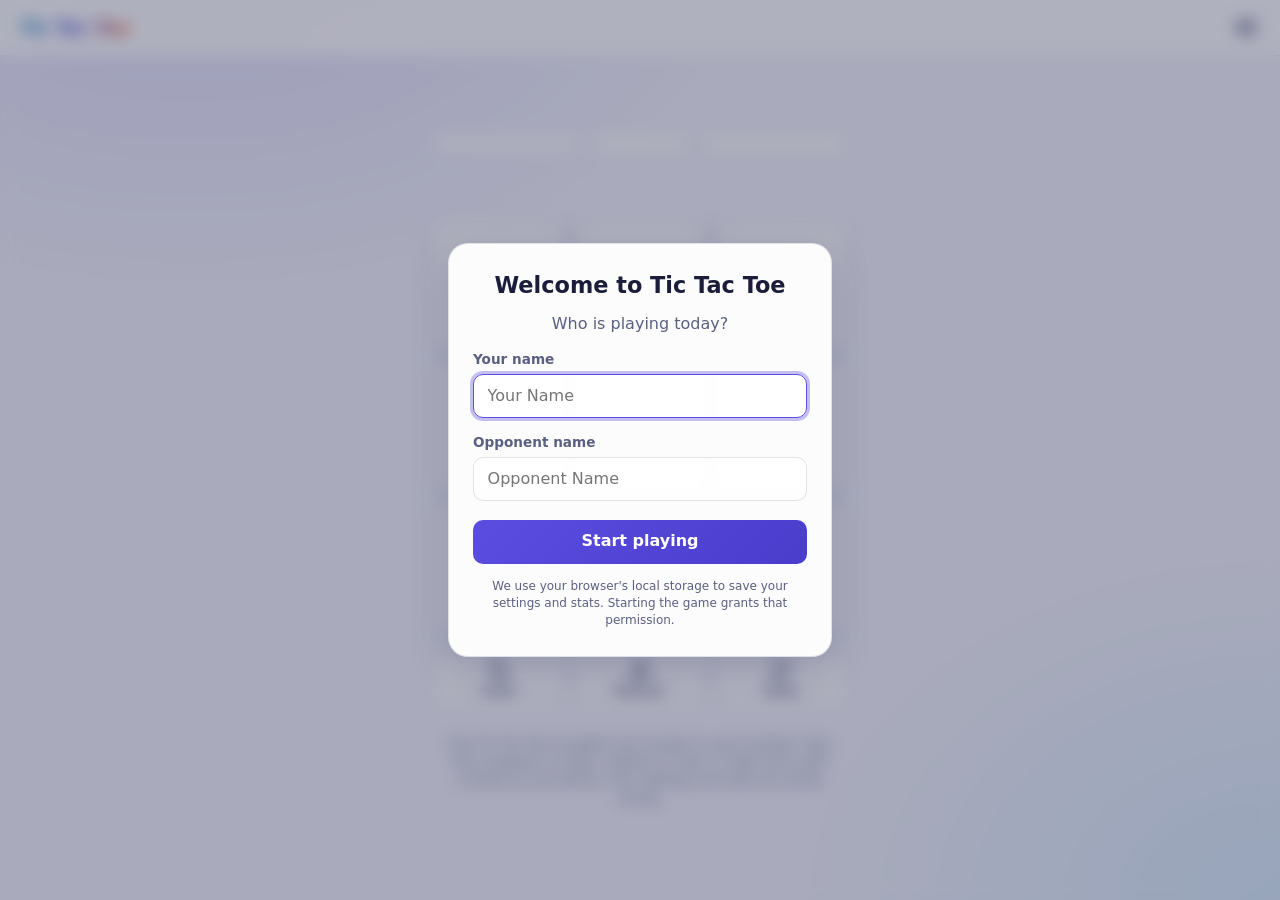
==== index.html @ 94d12adf "feat(ui): modern dark/light theme, semantic markup and accessible controls Replace decorative fonts " ====
<!DOCTYPE html>
<html lang="en">

<head>
  <meta charset="UTF-8">
  <meta name="viewport" content="width=device-width, initial-scale=1.0">

  <title>Tic Tac Toe by Elpis | Play Noughts and Crosses Online</title>
  <meta name="description" content="Play Tic Tac Toe (noughts and crosses) free in your browser. Challenge the computer on easy, medium or hard, or play a friend, with undo, redo and win statistics.">
  <meta name="keywords" content="Elpis, Tic Tac Toe, noughts and crosses, naughts and crosses, play tic tac toe, game, elpis tic tac toe">
  <meta name="author" content="Elpis">
  <meta name="color-scheme" content="dark light">
  <meta name="theme-color" content="#0f1020" media="(prefers-color-scheme: dark)">
  <meta name="theme-color" content="#f4f5fb" media="(prefers-color-scheme: light)">
  <link rel="canonical" href="https://tic-tac-toe.elpis.cc/">

  <meta property="og:type" content="website">
  <meta property="og:site_name" content="Tic Tac Toe by Elpis">
  <meta property="og:title" content="Tic Tac Toe by Elpis">
  <meta property="og:description" content="Play Tic Tac Toe free in your browser against the computer or a friend.">
  <meta property="og:url" content="https://tic-tac-toe.elpis.cc/">
  <meta property="og:image" content="https://tic-tac-toe.elpis.cc/assets/og-image.png">
  <meta property="og:image:width" content="1200">
  <meta property="og:image:height" content="630">
  <meta property="og:image:alt" content="A Tic Tac Toe board with a winning row of X marks">
  <meta name="twitter:card" content="summary_large_image">
  <meta name="twitter:title" content="Tic Tac Toe by Elpis">
  <meta name="twitter:description" content="Play Tic Tac Toe free in your browser against the computer or a friend.">
  <meta name="twitter:image" content="https://tic-tac-toe.elpis.cc/assets/og-image.png">

  <link rel="icon" href="assets/favicon.svg" type="image/svg+xml">
  <link rel="icon" href="assets/favicon.ico" sizes="any">
  <link rel="apple-touch-icon" href="assets/icon-192.png">
  <link rel="manifest" href="site.webmanifest">

  <link rel="stylesheet" href="style.css">
  <script defer src="app.js"></script>

  <script type="application/ld+json">
  {
    "@context": "https://schema.org",
    "@type": ["WebApplication", "VideoGame"],
    "name": "Tic Tac Toe by Elpis",
    "url": "https://tic-tac-toe.elpis.cc/",
    "description": "A free browser game of Tic Tac Toe (noughts and crosses) with a computer opponent, two-player mode, undo and redo.",
    "applicationCategory": "GameApplication",
    "genre": "Puzzle",
    "operatingSystem": "Any",
    "browserRequirements": "Requires JavaScript",
    "numberOfPlayers": { "@type": "QuantitativeValue", "minValue": 1, "maxValue": 2 },
    "inLanguage": "en",
    "isAccessibleForFree": true,
    "offers": { "@type": "Offer", "price": "0", "priceCurrency": "USD" },
    "author": { "@type": "Person", "name": "Elpis" }
  }
  </script>
</head>

<body>

  <svg xmlns="http://www.w3.org/2000/svg" width="0" height="0" style="position:absolute" aria-hidden="true" focusable="false">
    <symbol id="i-gear" viewBox="0 0 640 512"><path d="M512.1 191l-8.2 14.3c-3 5.3-9.4 7.5-15.1 5.4-11.8-4.4-22.6-10.7-32.1-18.6-4.6-3.8-5.8-10.5-2.8-15.7l8.2-14.3c-6.9-8-12.3-17.3-15.9-27.4h-16.5c-6 0-11.2-4.3-12.2-10.3-2-12-2.1-24.6 0-37.1 1-6 6.2-10.4 12.2-10.4h16.5c3.6-10.1 9-19.4 15.9-27.4l-8.2-14.3c-3-5.2-1.9-11.9 2.8-15.7 9.5-7.9 20.4-14.2 32.1-18.6 5.7-2.1 12.1.1 15.1 5.4l8.2 14.3c10.5-1.9 21.2-1.9 31.7 0L552 6.3c3-5.3 9.4-7.5 15.1-5.4 11.8 4.4 22.6 10.7 32.1 18.6 4.6 3.8 5.8 10.5 2.8 15.7l-8.2 14.3c6.9 8 12.3 17.3 15.9 27.4h16.5c6 0 11.2 4.3 12.2 10.3 2 12 2.1 24.6 0 37.1-1 6-6.2 10.4-12.2 10.4h-16.5c-3.6 10.1-9 19.4-15.9 27.4l8.2 14.3c3 5.2 1.9 11.9-2.8 15.7-9.5 7.9-20.4 14.2-32.1 18.6-5.7 2.1-12.1-.1-15.1-5.4l-8.2-14.3c-10.4 1.9-21.2 1.9-31.7 0zm-10.5-58.8c38.5 29.6 82.4-14.3 52.8-52.8-38.5-29.7-82.4 14.3-52.8 52.8zM386.3 286.1l33.7 16.8c10.1 5.8 14.5 18.1 10.5 29.1-8.9 24.2-26.4 46.4-42.6 65.8-7.4 8.9-20.2 11.1-30.3 5.3l-29.1-16.8c-16 13.7-34.6 24.6-54.9 31.7v33.6c0 11.6-8.3 21.6-19.7 23.6-24.6 4.2-50.4 4.4-75.9 0-11.5-2-20-11.9-20-23.6V418c-20.3-7.2-38.9-18-54.9-31.7L74 403c-10 5.8-22.9 3.6-30.3-5.3-16.2-19.4-33.3-41.6-42.2-65.7-4-10.9.4-23.2 10.5-29.1l33.3-16.8c-3.9-20.9-3.9-42.4 0-63.4L12 205.8c-10.1-5.8-14.6-18.1-10.5-29 8.9-24.2 26-46.4 42.2-65.8 7.4-8.9 20.2-11.1 30.3-5.3l29.1 16.8c16-13.7 34.6-24.6 54.9-31.7V57.1c0-11.5 8.2-21.5 19.6-23.5 24.6-4.2 50.5-4.4 76-.1 11.5 2 20 11.9 20 23.6v33.6c20.3 7.2 38.9 18 54.9 31.7l29.1-16.8c10-5.8 22.9-3.6 30.3 5.3 16.2 19.4 33.2 41.6 42.1 65.8 4 10.9.1 23.2-10 29.1l-33.7 16.8c3.9 21 3.9 42.5 0 63.5zm-117.6 21.1c59.2-77-28.7-164.9-105.7-105.7-59.2 77 28.7 164.9 105.7 105.7zm243.4 182.7l-8.2 14.3c-3 5.3-9.4 7.5-15.1 5.4-11.8-4.4-22.6-10.7-32.1-18.6-4.6-3.8-5.8-10.5-2.8-15.7l8.2-14.3c-6.9-8-12.3-17.3-15.9-27.4h-16.5c-6 0-11.2-4.3-12.2-10.3-2-12-2.1-24.6 0-37.1 1-6 6.2-10.4 12.2-10.4h16.5c3.6-10.1 9-19.4 15.9-27.4l-8.2-14.3c-3-5.2-1.9-11.9 2.8-15.7 9.5-7.9 20.4-14.2 32.1-18.6 5.7-2.1 12.1.1 15.1 5.4l8.2 14.3c10.5-1.9 21.2-1.9 31.7 0l8.2-14.3c3-5.3 9.4-7.5 15.1-5.4 11.8 4.4 22.6 10.7 32.1 18.6 4.6 3.8 5.8 10.5 2.8 15.7l-8.2 14.3c6.9 8 12.3 17.3 15.9 27.4h16.5c6 0 11.2 4.3 12.2 10.3 2 12 2.1 24.6 0 37.1-1 6-6.2 10.4-12.2 10.4h-16.5c-3.6 10.1-9 19.4-15.9 27.4l8.2 14.3c3 5.2 1.9 11.9-2.8 15.7-9.5 7.9-20.4 14.2-32.1 18.6-5.7 2.1-12.1-.1-15.1-5.4l-8.2-14.3c-10.4 1.9-21.2 1.9-31.7 0zM501.6 431c38.5 29.6 82.4-14.3 52.8-52.8-38.5-29.6-82.4 14.3-52.8 52.8z" /></symbol>
    <symbol id="i-close" viewBox="0 0 352 512"><path d="M242.72 256l100.07-100.07c12.28-12.28 12.28-32.19 0-44.48l-22.24-22.24c-12.28-12.28-32.19-12.28-44.48 0L176 189.28 75.93 89.21c-12.28-12.28-32.19-12.28-44.48 0L9.21 111.45c-12.28 12.28-12.28 32.19 0 44.48L109.28 256 9.21 356.07c-12.28 12.28-12.28 32.19 0 44.48l22.24 22.24c12.28 12.28 32.2 12.28 44.48 0L176 322.72l100.07 100.07c12.28 12.28 32.2 12.28 44.48 0l22.24-22.24c12.28-12.28 12.28-32.19 0-44.48L242.72 256z" /></symbol>
    <symbol id="i-undo" viewBox="0 0 512 512"><path d="M255.545 8c-66.269.119-126.438 26.233-170.86 68.685L48.971 40.971C33.851 25.851 8 36.559 8 57.941V192c0 13.255 10.745 24 24 24h134.059c21.382 0 32.09-25.851 16.971-40.971l-41.75-41.75c30.864-28.899 70.801-44.907 113.23-45.273 92.398-.798 170.283 73.977 169.484 169.442C423.236 348.009 349.816 424 256 424c-41.127 0-79.997-14.678-110.63-41.556-4.743-4.161-11.906-3.908-16.368.553L89.34 422.659c-4.872 4.872-4.631 12.815.482 17.433C133.798 479.813 192.074 504 256 504c136.966 0 247.999-111.033 248-247.998C504.001 119.193 392.354 7.755 255.545 8z" /></symbol>
    <symbol id="i-restart" viewBox="0 0 512 512"><path d="M370.72 133.28C339.458 104.008 298.888 87.962 255.848 88c-77.458.068-144.328 53.178-162.791 126.85-1.344 5.363-6.122 9.15-11.651 9.15H24.103c-7.498 0-13.194-6.807-11.807-14.176C33.933 94.924 134.813 8 256 8c66.448 0 126.791 26.136 171.315 68.685L463.03 40.97C478.149 25.851 504 36.559 504 57.941V192c0 13.255-10.745 24-24 24H345.941c-21.382 0-32.09-25.851-16.971-40.971l41.75-41.749zM32 296h134.059c21.382 0 32.09 25.851 16.971 40.971l-41.75 41.75c31.262 29.273 71.835 45.319 114.876 45.28 77.418-.07 144.315-53.144 162.787-126.849 1.344-5.363 6.122-9.15 11.651-9.15h57.304c7.498 0 13.194 6.807 11.807 14.176C478.067 417.076 377.187 504 256 504c-66.448 0-126.791-26.136-171.315-68.685L48.97 471.03C33.851 486.149 8 475.441 8 454.059V320c0-13.255 10.745-24 24-24z" /></symbol>
    <symbol id="i-redo" viewBox="0 0 512 512"><path d="M256.455 8c66.269.119 126.437 26.233 170.859 68.685l35.715-35.715C478.149 25.851 504 36.559 504 57.941V192c0 13.255-10.745 24-24 24H345.941c-21.382 0-32.09-25.851-16.971-40.971l41.75-41.75c-30.864-28.899-70.801-44.907-113.23-45.273-92.398-.798-170.283 73.977-169.484 169.442C88.764 348.009 162.184 424 256 424c41.127 0 79.997-14.678 110.629-41.556 4.743-4.161 11.906-3.908 16.368.553l39.662 39.662c4.872 4.872 4.631 12.815-.482 17.433C378.202 479.813 319.926 504 256 504 119.034 504 8.001 392.967 8 256.002 7.999 119.193 119.646 7.755 256.455 8z" /></symbol>
  </svg>

  <noscript>
    <p class="noscript">Tic Tac Toe needs JavaScript to run. Please enable JavaScript in your browser to play this
      free noughts and crosses game against the computer or a friend.</p>
  </noscript>

  <div class="big-wrapper">

    <header class="site-topper">

      <nav aria-label="Main">

        <h1 class="site-name">Tic Tac Toe</h1>

        <button type="button" class="site-settings-nav" aria-label="Open settings and statistics"
          aria-haspopup="dialog" aria-expanded="false">
          <svg aria-hidden="true" focusable="false"><use href="#i-gear" /></svg>
        </button>

        <div class="site-settings-holder">

          <div class="site-settings" role="dialog" aria-modal="true" aria-labelledby="sett-heading" tabindex="-1">

            <div class="sett-header">
              <h2 id="sett-heading">Settings</h2>
              <button type="button" class="site-settings-close" aria-label="Close settings">
                <svg aria-hidden="true" focusable="false"><use href="#i-close" /></svg>
              </button>
            </div>

            <div class="inside-settings">

              <div class="settings-item">
                <label for="sett-name">Player Name</label>
                <input type="text" id="sett-name" maxlength="16" autocomplete="off">
              </div>

              <div class="settings-item">
                <label for="sett-xname">Opponent Name</label>
                <input type="text" id="sett-xname" maxlength="16" autocomplete="off">
              </div>

              <div class="settings-item">
                <span class="item-label" id="lbl-letter">Player's Letter</span>
                <div class="sett-letter-cont segmented" role="radiogroup" aria-labelledby="lbl-letter">
                  <div>
                    <label for="lett-X">X</label>
                    <input type="radio" name="player-lett" id="lett-X">
                  </div>
                  <div>
                    <label for="lett-O">O</label>
                    <input type="radio" name="player-lett" id="lett-O">
                  </div>
                </div>
              </div>

              <div class="settings-item">
                <span class="item-label" id="lbl-diff">Difficulty</span>
                <div class="sett-difficulty-cont segmented" role="radiogroup" aria-labelledby="lbl-diff">
                  <div>
                    <label for="foarm-easy">Easy</label>
                    <input type="radio" name="diff-sel" id="foarm-easy">
                  </div>
                  <div>
                    <label for="foarm-medium">Medium</label>
                    <input type="radio" name="diff-sel" id="foarm-medium">
                  </div>
                  <div>
                    <label for="foarm-hard">Hard</label>
                    <input type="radio" name="diff-sel" id="foarm-hard">
                  </div>
                </div>
              </div>

              <div class="settings-item">
                <span class="item-label" id="lbl-numb">Number of Players</span>
                <div class="sett-numb-cont segmented" role="radiogroup" aria-labelledby="lbl-numb">
                  <div>
                    <label for="num-one">One</label>
                    <input type="radio" name="numop-sel" id="num-one">
                  </div>
                  <div>
                    <label for="num-two">Two</label>
                    <input type="radio" name="numop-sel" id="num-two">
                  </div>
                </div>
              </div>

              <div class="settings-item">
                <span class="item-label" id="lbl-first">First Move</span>
                <div class="sett-firstm-cont segmented" role="radiogroup" aria-labelledby="lbl-first">
                  <div>
                    <label for="start-XO">Alternate</label>
                    <input type="radio" name="start-lett" id="start-XO">
                  </div>
                  <div>
                    <label for="start-X">X</label>
                    <input type="radio" name="start-lett" id="start-X">
                  </div>
                  <div>
                    <label for="start-O">O</label>
                    <input type="radio" name="start-lett" id="start-O">
                  </div>
                </div>
              </div>

              <div class="settings-item last">
                <button type="button" class="btn btn-primary" id="sett-save-sett">Save</button>
              </div>

            </div>

            <div class="inside-stats">

              <h2 class="sett-title">Statistics</h2>

              <div class="stats-scroll">
                <table>
                  <tbody id="stats-table">
                    <tr>
                      <th scope="col"><span class="sr-only">Mode</span></th>
                      <th scope="col">Player</th>
                      <th scope="col">Opponent</th>
                      <th scope="col">Draw</th>
                    </tr>
                    <tr>
                      <th scope="row">Easy</th>
                      <td>0</td>
                      <td>0</td>
                      <td>0</td>
                    </tr>
                    <tr>
                      <th scope="row">Medium</th>
                      <td>0</td>
                      <td>0</td>
                      <td>0</td>
                    </tr>
                    <tr>
                      <th scope="row">Hard</th>
                      <td>0</td>
                      <td>0</td>
                      <td>0</td>
                    </tr>
                    <tr>
                      <th scope="row">Friend</th>
                      <td>0</td>
                      <td>0</td>
                      <td>0</td>
                    </tr>
                    <tr>
                      <th scope="row">Total</th>
                      <td>0</td>
                      <td>0</td>
                      <td>0</td>
                    </tr>
                  </tbody>
                </table>
              </div>

              <div class="settings-item last">
                <button type="button" class="btn btn-danger" id="stats-reset">Reset statistics</button>
              </div>

            </div>

          </div>

        </div>

      </nav>

    </header>

    <main class="main-content">

      <div class="after-site-topper"></div>

      <div class="game-holder">

        <div class="board-stats-holder" aria-label="Scoreboard">
          <div class="board-stats">
            <div class="board-name"></div>
            <div class="board-draws"></div>
            <div class="board-xname"></div>
          </div>
        </div>

        <p class="game-status" id="game-status" role="status" aria-live="polite"></p>

        <div class="tic-tac-toe-board-holder">
          <div class="tic-toe-board">
            <table role="presentation">
              <tbody id="board-body">
                <tr>
                  <td></td>
                  <td></td>
                  <td></td>
                </tr>
                <tr>
                  <td></td>
                  <td></td>
                  <td></td>
                </tr>
                <tr>
                  <td></td>
                  <td></td>
                  <td></td>
                </tr>
              </tbody>
            </table>
          </div>
        </div>

        <div class="board-controls-holder">
          <div class="board-controls">
            <button type="button" class="board-undo" aria-label="Undo move" title="Undo">
              <svg aria-hidden="true" focusable="false"><use href="#i-undo" /></svg>
              <span>Undo</span>
            </button>
            <button type="button" class="board-reset" aria-label="Restart game" title="Restart">
              <svg aria-hidden="true" focusable="false"><use href="#i-restart" /></svg>
              <span>Restart</span>
            </button>
            <button type="button" class="board-redo" aria-label="Redo move" title="Redo">
              <svg aria-hidden="true" focusable="false"><use href="#i-redo" /></svg>
              <span>Redo</span>
            </button>
          </div>
        </div>

        <div class="board-cover"></div>

      </div>

      <section class="about" aria-label="About this game">
        <p>Free Tic Tac Toe (noughts and crosses) in your browser. Play the computer on easy, medium or hard, or
          take turns with a friend on one device. Your settings and stats are saved locally.</p>
      </section>

    </main>

    <div class="message-holder">
      <button type="button" id="mess-cancel" aria-label="Close message">
        <svg aria-hidden="true" focusable="false"><use href="#i-close" /></svg>
      </button>
      <div class="message-blur"></div>
      <div class="message" role="dialog" aria-modal="true" aria-label="Welcome" tabindex="-1"></div>
    </div>

    <div class="small-message-holder">
      <div class="small-message-blur"></div>
      <div class="small-message-box">
        <div class="small-message" role="status" aria-live="polite"></div>
        <button type="button" id="small-mess-cancel" aria-label="Dismiss notification">
          <svg aria-hidden="true" focusable="false"><use href="#i-close" /></svg>
        </button>
      </div>
    </div>

  </div>

</body>

</html>
---- style.css ----
/* Tic Tac Toe by Elpis
   Dark-first theme with a light variant via prefers-color-scheme.
   One system font stack, no external assets. */

:root {
  color-scheme: dark light;

  --bg: #0f1020;
  --bg-glow-1: rgba(124, 108, 246, 0.22);
  --bg-glow-2: rgba(56, 189, 248, 0.12);
  --surface: rgba(255, 255, 255, 0.06);
  --surface-strong: rgba(30, 31, 58, 0.92);
  --surface-hover: rgba(255, 255, 255, 0.12);
  --border: rgba(255, 255, 255, 0.12);
  --text: #eceefb;
  --text-muted: #a4a8c8;
  --accent: #8b7cf8;
  --accent-strong: #6d5ef0;
  --accent-contrast: #ffffff;
  --x-color: #38bdf8;
  --o-color: #fb923c;
  --danger: #ef4468;
  --success: #34d399;
  --backdrop: rgba(7, 8, 20, 0.62);
  --shadow: 0 10px 40px rgba(0, 0, 0, 0.45);
  --shadow-sm: 0 2px 10px rgba(0, 0, 0, 0.3);
  --focus: #c4bcff;

  --radius: 1rem;
  --radius-sm: 0.625rem;
  --board: min(calc(100vw - 2rem), 24rem);
  --header-h: 3.5rem;
  --ease: cubic-bezier(0.22, 1, 0.36, 1);

  --font: system-ui, -apple-system, "Segoe UI", Roboto, "Helvetica Neue", Arial, sans-serif;
}

@media (prefers-color-scheme: light) {
  :root {
    --bg: #f4f5fb;
    --bg-glow-1: rgba(124, 108, 246, 0.16);
    --bg-glow-2: rgba(56, 189, 248, 0.14);
    --surface: rgba(255, 255, 255, 0.78);
    --surface-strong: rgba(255, 255, 255, 0.96);
    --surface-hover: #ffffff;
    --border: rgba(30, 32, 70, 0.12);
    --text: #1b1d3a;
    --text-muted: #5b5f82;
    --accent: #5b4de0;
    --accent-strong: #4a3dcc;
    --x-color: #0284c7;
    --o-color: #ea580c;
    --danger: #d6254c;
    --success: #059669;
    --backdrop: rgba(30, 32, 70, 0.35);
    --shadow: 0 10px 40px rgba(40, 44, 100, 0.18);
    --shadow-sm: 0 2px 10px rgba(40, 44, 100, 0.12);
    --focus: #5b4de0;
  }
}

*,
*::before,
*::after {
  margin: 0;
  padding: 0;
  box-sizing: border-box;
}

html {
  -webkit-text-size-adjust: 100%;
  background: var(--bg);
}

body {
  font-family: var(--font);
  font-size: 1rem;
  line-height: 1.4;
  color: var(--text);
  background:
    radial-gradient(60rem 40rem at 15% -10%, var(--bg-glow-1), transparent 60%),
    radial-gradient(50rem 36rem at 100% 100%, var(--bg-glow-2), transparent 60%),
    var(--bg);
  background-attachment: fixed;
  min-height: 100vh;
  min-height: 100dvh;
}

button,
input {
  font: inherit;
  color: inherit;
}

button {
  cursor: pointer;
  background: none;
  border: 0;
}

svg {
  fill: currentColor;
}

:focus-visible {
  outline: 3px solid var(--focus);
  outline-offset: 2px;
}

.sr-only {
  position: absolute;
  width: 1px;
  height: 1px;
  overflow: hidden;
  clip: rect(0 0 0 0);
  white-space: nowrap;
}

.noscript {
  padding: 5rem 1rem 1rem;
  text-align: center;
  color: var(--text-muted);
}

/* ---------- Header ---------- */

.site-topper {
  position: fixed;
  top: 0;
  left: 0;
  width: 100%;
  z-index: 500;
}

.site-topper nav {
  height: var(--header-h);
  display: flex;
  align-items: center;
  justify-content: space-between;
  padding: 0 0.75rem 0 1.25rem;
  border-bottom: 1px solid var(--border);
}

/* Blur lives on a pseudo-element so the nav does not become a
   containing block for the fixed settings overlay. */
.site-topper nav::before {
  content: "";
  position: absolute;
  inset: 0;
  z-index: -1;
  background: var(--surface-strong);
  -webkit-backdrop-filter: blur(14px);
  backdrop-filter: blur(14px);
}

.site-name {
  font-size: 1.15rem;
  font-weight: 800;
  letter-spacing: -0.01em;
  background: linear-gradient(90deg, var(--x-color), var(--accent) 55%, var(--o-color));
  -webkit-background-clip: text;
  background-clip: text;
  -webkit-text-fill-color: transparent;
  color: transparent;
}

.site-settings-nav,
.site-settings-close {
  width: 2.75rem;
  height: 2.75rem;
  display: grid;
  place-items: center;
  border-radius: 50%;
  color: var(--text-muted);
  transition: background-color 0.2s, color 0.2s, transform 0.3s var(--ease);
}

.site-settings-nav svg,
.site-settings-close svg {
  width: 1.3rem;
  height: 1.3rem;
}

.site-settings-nav:hover,
.site-settings-close:hover {
  background: var(--surface-hover);
  color: var(--text);
}

.site-settings-nav:hover {
  transform: rotate(45deg);
}

/* ---------- Settings drawer ---------- */

.site-settings-holder {
  display: none;
  position: fixed;
  inset: 0;
  z-index: 550;
  background: var(--backdrop);
  -webkit-backdrop-filter: blur(4px);
  backdrop-filter: blur(4px);
}

.site-topper nav.show-sett .site-settings-holder {
  display: block;
  animation: fade-in 0.25s ease both;
}

.site-topper nav.show-sett.hide-sett .site-settings-holder {
  animation: fade-out 0.25s ease both;
}

.site-settings {
  position: absolute;
  top: 0;
  bottom: 0;
  left: 0;
  width: min(26rem, 100vw);
  overflow-y: auto;
  overscroll-behavior: contain;
  background: var(--surface-strong);
  border-right: 1px solid var(--border);
  box-shadow: var(--shadow);
  padding: 0 1.25rem 1.5rem;
  animation: slide-in 0.3s var(--ease) both;
}

.site-settings:focus {
  outline: 0;
}

.site-topper nav.show-sett.hide-sett .site-settings {
  animation: slide-out 0.25s ease both;
}

.sett-header {
  position: sticky;
  top: 0;
  z-index: 2;
  display: flex;
  align-items: center;
  justify-content: space-between;
  height: var(--header-h);
  margin: 0 -1.25rem 0.5rem;
  padding: 0 0.75rem 0 1.25rem;
  background: var(--surface-strong);
  border-bottom: 1px solid var(--border);
}

.sett-header h2,
.sett-title {
  font-size: 1.1rem;
  font-weight: 700;
}

.inside-settings {
  display: flex;
  flex-direction: column;
  gap: 1rem;
  padding-top: 0.75rem;
}

.settings-item {
  display: flex;
  flex-direction: column;
  gap: 0.4rem;
}

.settings-item.last {
  padding-top: 0.25rem;
}

.settings-item > label,
.item-label {
  font-size: 0.85rem;
  font-weight: 600;
  color: var(--text-muted);
}

.settings-item input[type="text"] {
  width: 100%;
  min-height: 2.75rem;
  padding: 0 0.85rem;
  background: var(--surface);
  border: 1px solid var(--border);
  border-radius: var(--radius-sm);
  transition: border-color 0.2s, box-shadow 0.2s;
}

.settings-item input[type="text"]:focus {
  outline: 0;
  border-color: var(--accent);
  box-shadow: 0 0 0 3px color-mix(in srgb, var(--accent) 35%, transparent);
}

/* Segmented radio groups. Markup is div > label + input (app.js reads the
   input as lastElementChild), so the checked state is styled via :has(). */
.segmented {
  display: flex;
  padding: 0.25rem;
  gap: 0.25rem;
  background: var(--surface);
  border: 1px solid var(--border);
  border-radius: var(--radius-sm);
}

.segmented > div {
  position: relative;
  flex: 1;
  display: flex;
  border-radius: calc(var(--radius-sm) - 3px);
  transition: background-color 0.2s, color 0.2s;
}

.segmented > div:hover {
  background: var(--surface-hover);
}

.segmented label {
  flex: 1;
  display: grid;
  place-items: center;
  min-height: 2.5rem;
  padding: 0 0.5rem;
  font-size: 0.9rem;
  font-weight: 600;
  color: var(--text-muted);
  cursor: pointer;
  user-select: none;
}

.segmented input {
  position: absolute;
  inset: 0;
  width: 100%;
  height: 100%;
  opacity: 0;
  margin: 0;
  cursor: pointer;
}

.segmented > div:has(input:checked) {
  background: var(--accent-strong);
  box-shadow: var(--shadow-sm);
}

.segmented > div:has(input:checked) label {
  color: #fff;
}

.segmented > div:has(input:focus-visible) {
  outline: 3px solid var(--focus);
  outline-offset: 2px;
}

.btn {
  width: 100%;
  min-height: 2.75rem;
  padding: 0 1rem;
  border-radius: var(--radius-sm);
  font-weight: 700;
  transition: transform 0.15s, filter 0.2s, background-color 0.2s;
}

.btn:hover {
  filter: brightness(1.1);
}

.btn:active {
  transform: scale(0.98);
}

.btn-primary {
  background: linear-gradient(135deg, var(--accent), var(--accent-strong));
  color: var(--accent-contrast);
}

.btn-danger {
  background: transparent;
  color: var(--danger);
  border: 1px solid color-mix(in srgb, var(--danger) 55%, transparent);
}

.btn-danger:hover {
  background: color-mix(in srgb, var(--danger) 14%, transparent);
  filter: none;
}

/* Statistics */

.inside-stats {
  display: flex;
  flex-direction: column;
  gap: 0.75rem;
  margin-top: 1.5rem;
  padding-top: 1.25rem;
  border-top: 1px solid var(--border);
}

.stats-scroll {
  overflow-x: auto;
  border: 1px solid var(--border);
  border-radius: var(--radius-sm);
  background: var(--surface);
}

.inside-stats table {
  width: 100%;
  border-collapse: collapse;
  font-size: 0.9rem;
  font-variant-numeric: tabular-nums;
}

.inside-stats th,
.inside-stats td {
  padding: 0.55rem 0.5rem;
  text-align: center;
  max-width: 6.5rem;
  overflow: hidden;
  text-overflow: ellipsis;
  white-space: nowrap;
}

.inside-stats th {
  font-weight: 600;
  color: var(--text-muted);
}

.inside-stats th[scope="row"] {
  text-align: left;
  padding-left: 0.85rem;
}

.inside-stats tr + tr th,
.inside-stats tr + tr td {
  border-top: 1px solid var(--border);
}

.inside-stats tr:last-child th,
.inside-stats tr:last-child td {
  font-weight: 700;
  color: var(--text);
}

/* ---------- Main / game ---------- */

.main-content {
  min-height: 100vh;
  min-height: 100dvh;
  display: flex;
  flex-direction: column;
  align-items: center;
  justify-content: center;
  padding: 0 1rem 2rem;
}

.after-site-topper {
  height: var(--header-h);
  flex: none;
}

.game-holder {
  position: relative;
  width: var(--board);
  display: flex;
  flex-direction: column;
  align-items: center;
  gap: 1rem;
  margin-top: 1rem;
}

/* Scoreboard */

.board-stats-holder {
  width: 100%;
}

.board-stats {
  display: grid;
  grid-template-columns: 1fr 0.7fr 1fr;
  gap: 0.5rem;
}

.board-stats > div {
  display: flex;
  flex-direction: column;
  align-items: center;
  justify-content: center;
  gap: 0.15rem;
  min-width: 0;
  padding: 0.6rem 0.4rem;
  text-align: center;
  background: var(--surface);
  border: 1px solid var(--border);
  border-radius: var(--radius-sm);
  transition: border-color 0.25s, box-shadow 0.25s, background-color 0.25s;
}

.board-stats .who {
  display: flex;
  align-items: center;
  justify-content: center;
  gap: 0.35rem;
  max-width: 100%;
  font-size: 0.85rem;
  font-weight: 600;
  color: var(--text-muted);
}

.board-stats .who-name {
  overflow: hidden;
  text-overflow: ellipsis;
  white-space: nowrap;
}

.board-stats .letter {
  flex: none;
  display: inline-grid;
  place-items: center;
  width: 1.3rem;
  height: 1.3rem;
  border-radius: 0.4rem;
  font-size: 0.75rem;
  font-weight: 800;
  color: #0f1020;
}

.board-stats .letter-x {
  background: var(--x-color);
}

.board-stats .letter-o {
  background: var(--o-color);
}

.board-stats .score {
  font-size: 1.5rem;
  font-weight: 800;
  line-height: 1.1;
  font-variant-numeric: tabular-nums;
}

.board-stats > div.is-turn {
  border-color: var(--accent);
  background: color-mix(in srgb, var(--accent) 16%, var(--surface));
  box-shadow: 0 0 0 3px color-mix(in srgb, var(--accent) 28%, transparent);
}

.board-stats > div.is-turn .who {
  color: var(--text);
}

.game-status {
  min-height: 1.5rem;
  font-weight: 600;
  text-align: center;
  color: var(--text-muted);
}

.game-status.is-over {
  color: var(--success);
}

/* Board */

.tic-tac-toe-board-holder {
  width: var(--board);
}

.tic-toe-board table {
  table-layout: fixed;
  border-collapse: separate;
  border-spacing: 0.5rem;
  margin: -0.5rem;
  width: calc(var(--board) + 1rem);
  height: calc(var(--board) + 1rem);
}

.tic-toe-board td {
  position: relative;
  height: calc((var(--board) - 1rem) / 3);
  padding: calc(var(--board) * 0.065);
  background: var(--surface);
  border: 1px solid var(--border);
  border-radius: var(--radius);
  box-shadow: var(--shadow-sm);
  cursor: pointer;
  overflow: hidden;
  transition: background-color 0.2s, transform 0.15s var(--ease), box-shadow 0.25s;
  -webkit-tap-highlight-color: transparent;
}

.tic-toe-board td:not(.i-am-x):not(.i-am-o):not(.i-am-E):not(.i-am-D):not(.i-am-F):hover {
  background: var(--surface-hover);
  transform: translateY(-2px);
}

.tic-toe-board td.i-am-x,
.tic-toe-board td.i-am-o,
.tic-toe-board td.i-am-E,
.tic-toe-board td.i-am-D,
.tic-toe-board td.i-am-F {
  cursor: default;
}

.tic-toe-board td:focus-visible {
  outline-offset: -3px;
  z-index: 1;
}

.tic-toe-board td svg {
  display: block;
  width: 100%;
  height: 100%;
  animation: mark-in 0.45s var(--ease) both;
}

.tic-toe-board td.i-am-x svg {
  color: var(--x-color);
}

.tic-toe-board td.i-am-o svg {
  color: var(--o-color);
}

/* Cells removed from the board scale away. */
.tic-toe-board td.hide svg {
  animation: mark-out 0.4s ease both;
}

/* Winning cells: E = X won, D = O won, F = draw (set by app.js). */
.tic-toe-board td.i-am-E,
.tic-toe-board td.i-am-D {
  animation: win-pulse 0.9s ease 2;
}

.tic-toe-board td.i-am-E {
  background: color-mix(in srgb, var(--x-color) 22%, var(--surface));
  border-color: var(--x-color);
  box-shadow: 0 0 22px color-mix(in srgb, var(--x-color) 55%, transparent);
}

.tic-toe-board td.i-am-E svg {
  color: var(--x-color);
}

.tic-toe-board td.i-am-D {
  background: color-mix(in srgb, var(--o-color) 22%, var(--surface));
  border-color: var(--o-color);
  box-shadow: 0 0 22px color-mix(in srgb, var(--o-color) 55%, transparent);
}

.tic-toe-board td.i-am-D svg {
  color: var(--o-color);
}

.tic-toe-board td.i-am-F svg {
  color: var(--text-muted);
  animation: none;
  opacity: 0.8;
}

.tic-toe-board td.i-am-F {
  background: color-mix(in srgb, var(--text-muted) 12%, var(--surface));
}

/* Disables clicks during animations (toggled by app.js). */
.board-cover {
  position: absolute;
  inset: 0;
  z-index: -200;
}

.board-cover.cover {
  z-index: 200;
}

/* Controls */

.board-controls-holder {
  width: 100%;
}

.board-controls {
  display: grid;
  grid-template-columns: repeat(3, 1fr);
  gap: 0.5rem;
}

.board-controls button {
  min-height: 3.25rem;
  display: flex;
  flex-direction: column;
  align-items: center;
  justify-content: center;
  gap: 0.2rem;
  padding: 0.4rem;
  font-size: 0.75rem;
  font-weight: 600;
  color: var(--text-muted);
  background: var(--surface);
  border: 1px solid var(--border);
  border-radius: var(--radius-sm);
  transition: background-color 0.2s, color 0.2s, opacity 0.2s, transform 0.15s;
}

.board-controls button svg {
  width: 1.15rem;
  height: 1.15rem;
}

.board-controls button:hover {
  background: var(--surface-hover);
  color: var(--text);
}

.board-controls button:active {
  transform: scale(0.97);
}

/* app.js adds .hide when an action is unavailable. */
.board-controls button.hide {
  opacity: 0.4;
}

.board-controls button.hide:hover {
  background: var(--surface);
  color: var(--text-muted);
}

.about {
  max-width: 24rem;
  margin-top: 1.75rem;
  font-size: 0.8rem;
  text-align: center;
  color: var(--text-muted);
}

/* ---------- Welcome modal ---------- */

.message-holder {
  display: none;
  position: fixed;
  inset: 0;
  z-index: 700;
  align-items: center;
  justify-content: center;
  padding: 1rem;
}

.message-holder.show {
  display: flex;
}

.message-blur {
  position: absolute;
  inset: 0;
  background: var(--backdrop);
  -webkit-backdrop-filter: blur(8px);
  backdrop-filter: blur(8px);
  animation: fade-in 0.3s ease both;
}

.message {
  position: relative;
  width: min(24rem, 100%);
  max-height: 100%;
  overflow-y: auto;
  padding: 1.75rem 1.5rem;
  text-align: center;
  background: var(--surface-strong);
  border: 1px solid var(--border);
  border-radius: calc(var(--radius) + 0.25rem);
  box-shadow: var(--shadow);
  animation: pop-in 0.4s var(--ease) both;
}

.message:focus {
  outline: 0;
}

#mess-cancel {
  display: none;
}

.begin-xtr-form {
  display: flex;
  flex-direction: column;
  gap: 0.9rem;
  text-align: left;
}

.begin-xtr-form h2 {
  font-size: 1.4rem;
  line-height: 1.2;
  text-align: center;
}

.begin-xtr-form .lead {
  text-align: center;
  color: var(--text-muted);
}

.begin-xtr-form .field {
  display: flex;
  flex-direction: column;
  gap: 0.35rem;
}

.begin-xtr-form label {
  font-size: 0.85rem;
  font-weight: 600;
  color: var(--text-muted);
}

.begin-xtr-form input[type="text"] {
  width: 100%;
  min-height: 2.75rem;
  padding: 0 0.85rem;
  background: var(--surface);
  border: 1px solid var(--border);
  border-radius: var(--radius-sm);
}

.begin-xtr-form input[type="text"]:focus {
  outline: 0;
  border-color: var(--accent);
  box-shadow: 0 0 0 3px color-mix(in srgb, var(--accent) 35%, transparent);
}

.begin-xtr-form .btn {
  margin-top: 0.25rem;
}

.begin-xtr-form small {
  font-size: 0.75rem;
  text-align: center;
  color: var(--text-muted);
}

/* ---------- Toast ---------- */

.small-message-holder {
  position: fixed;
  top: calc(var(--header-h) + 0.75rem);
  left: 0;
  right: 0;
  z-index: 720;
  display: flex;
  justify-content: center;
  padding: 0 1rem;
  pointer-events: none;
  opacity: 0;
  visibility: hidden;
  transform: translateY(-0.75rem);
  transition: opacity 0.25s, transform 0.3s var(--ease), visibility 0s linear 0.3s;
}

.small-message-holder.show {
  opacity: 1;
  visibility: visible;
  transform: none;
  transition-delay: 0s;
}

.small-message-blur {
  display: none;
}

.small-message-box {
  display: flex;
  align-items: center;
  gap: 0.5rem;
  max-width: 28rem;
  padding: 0.25rem 0.25rem 0.25rem 1rem;
  background: var(--surface-strong);
  border: 1px solid var(--border);
  border-radius: 999px;
  box-shadow: var(--shadow);
  -webkit-backdrop-filter: blur(14px);
  backdrop-filter: blur(14px);
}

.small-message {
  font-size: 0.9rem;
  font-weight: 600;
  text-align: left;
  overflow-wrap: anywhere;
}

#small-mess-cancel {
  flex: none;
  width: 2.75rem;
  height: 2.75rem;
  display: grid;
  place-items: center;
  border-radius: 50%;
  color: var(--text-muted);
  pointer-events: auto;
}

#small-mess-cancel:hover {
  background: var(--surface-hover);
  color: var(--text);
}

#small-mess-cancel svg {
  width: 0.8rem;
  height: 0.8rem;
}

/* ---------- Animation ---------- */

@keyframes fade-in {
  from { opacity: 0; }
  to { opacity: 1; }
}

@keyframes fade-out {
  from { opacity: 1; }
  to { opacity: 0; }
}

@keyframes slide-in {
  from { transform: translateX(-100%); }
  to { transform: none; }
}

@keyframes slide-out {
  from { transform: none; }
  to { transform: translateX(-100%); }
}

@keyframes pop-in {
  from { opacity: 0; transform: translateY(0.75rem) scale(0.96); }
  to { opacity: 1; transform: none; }
}

@keyframes mark-in {
  0% { opacity: 0; transform: scale(0.2) rotate(-90deg); }
  60% { opacity: 1; transform: scale(1.12) rotate(6deg); }
  100% { opacity: 1; transform: none; }
}

@keyframes mark-out {
  from { opacity: 1; transform: scale(1); }
  to { opacity: 0; transform: scale(0.2); }
}

@keyframes win-pulse {
  0%, 100% { transform: scale(1); }
  50% { transform: scale(1.06); }
}

@media (max-width: 360px) {
  .board-stats {
    grid-template-columns: 1fr 0.8fr 1fr;
    gap: 0.35rem;
  }

  .board-stats .score {
    font-size: 1.25rem;
  }
}

@media (min-width: 768px) {
  :root {
    --board: 26rem;
  }

  .game-holder {
    width: 26rem;
    gap: 1.25rem;
  }
}

@media (max-height: 640px) and (orientation: landscape) {
  .game-holder {
    margin-top: 0.5rem;
    gap: 0.6rem;
  }

  :root {
    --board: min(24rem, calc(100dvh - 12rem));
  }
}

@media (prefers-reduced-motion: reduce) {
  *,
  *::before,
  *::after {
    animation-duration: 0.01ms !important;
    animation-iteration-count: 1 !important;
    transition-duration: 0.01ms !important;
    transition-delay: 0s !important;
  }
}

/* test.html only: shows the move order */
.board-place {
  width: 100%;
  text-align: center;
  font-family: ui-monospace, "Courier New", monospace;
  font-size: 0.8rem;
  color: var(--text-muted);
}
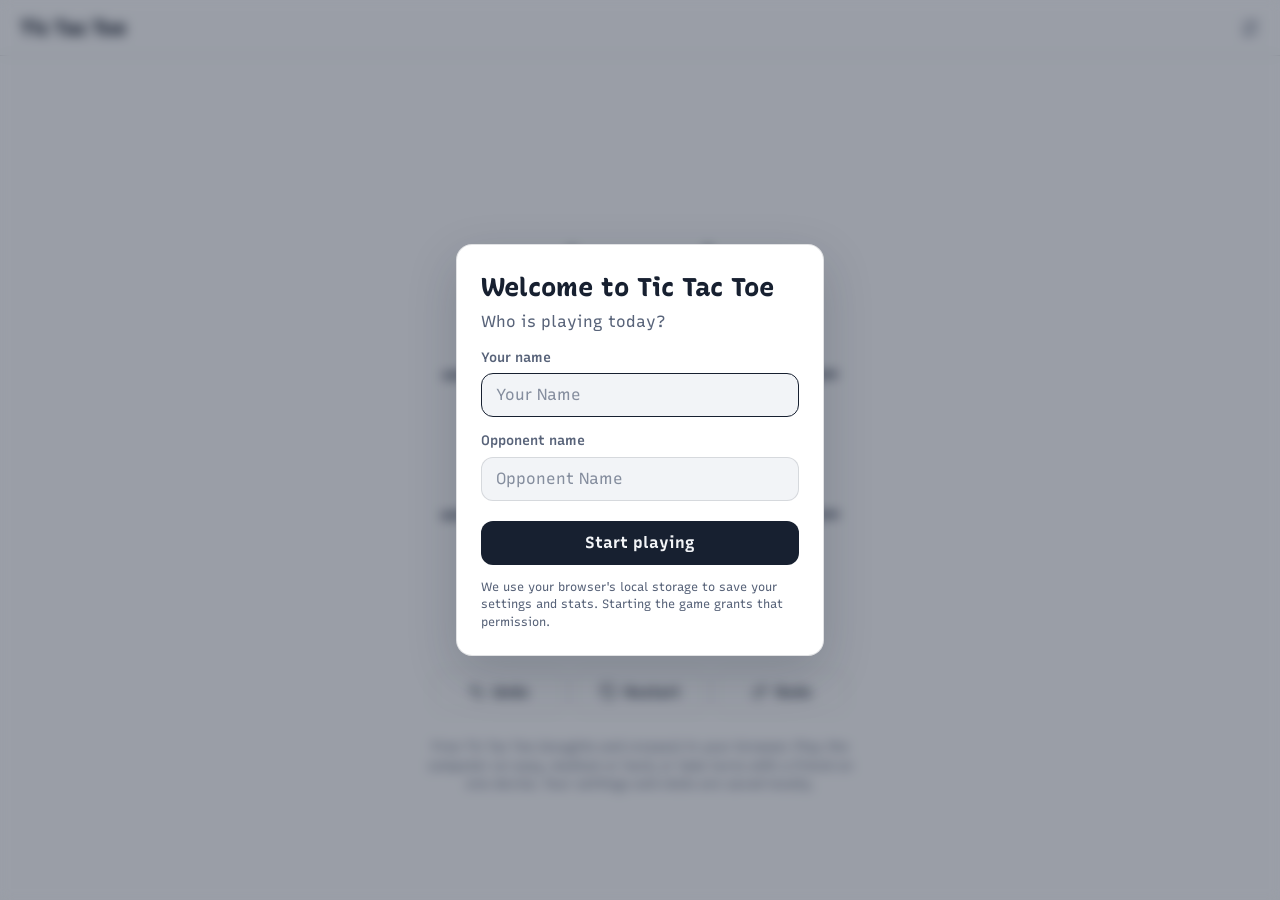
==== commit 572e52d0: "feat(ui): pencil-and-paper redesign with drawn board and marks - hand-ruled SVG grid that draws in o" ====
--- a/index.html
+++ b/index.html
@@ -10,8 +10,8 @@
   <meta name="keywords" content="Elpis, Tic Tac Toe, noughts and crosses, naughts and crosses, play tic tac toe, game, elpis tic tac toe">
   <meta name="author" content="Elpis">
   <meta name="color-scheme" content="dark light">
-  <meta name="theme-color" content="#0f1020" media="(prefers-color-scheme: dark)">
-  <meta name="theme-color" content="#f4f5fb" media="(prefers-color-scheme: light)">
+  <meta name="theme-color" content="#172030" media="(prefers-color-scheme: dark)">
+  <meta name="theme-color" content="#f2f4f7" media="(prefers-color-scheme: light)">
   <link rel="canonical" href="https://tic-tac-toe.elpis.cc/">
 
   <meta property="og:type" content="website">
@@ -33,6 +33,9 @@
   <link rel="apple-touch-icon" href="assets/icon-192.png">
   <link rel="manifest" href="site.webmanifest">
 
+  <link rel="preconnect" href="https://fonts.googleapis.com">
+  <link rel="preconnect" href="https://fonts.gstatic.com" crossorigin>
+  <link rel="stylesheet" href="https://fonts.googleapis.com/css2?family=Recursive:wght,CASL@400..900,0..1&display=swap">
   <link rel="stylesheet" href="style.css">
   <script defer src="app.js"></script>
 
@@ -59,11 +62,11 @@
 <body>
 
   <svg xmlns="http://www.w3.org/2000/svg" width="0" height="0" style="position:absolute" aria-hidden="true" focusable="false">
-    <symbol id="i-gear" viewBox="0 0 640 512"><path d="M512.1 191l-8.2 14.3c-3 5.3-9.4 7.5-15.1 5.4-11.8-4.4-22.6-10.7-32.1-18.6-4.6-3.8-5.8-10.5-2.8-15.7l8.2-14.3c-6.9-8-12.3-17.3-15.9-27.4h-16.5c-6 0-11.2-4.3-12.2-10.3-2-12-2.1-24.6 0-37.1 1-6 6.2-10.4 12.2-10.4h16.5c3.6-10.1 9-19.4 15.9-27.4l-8.2-14.3c-3-5.2-1.9-11.9 2.8-15.7 9.5-7.9 20.4-14.2 32.1-18.6 5.7-2.1 12.1.1 15.1 5.4l8.2 14.3c10.5-1.9 21.2-1.9 31.7 0L552 6.3c3-5.3 9.4-7.5 15.1-5.4 11.8 4.4 22.6 10.7 32.1 18.6 4.6 3.8 5.8 10.5 2.8 15.7l-8.2 14.3c6.9 8 12.3 17.3 15.9 27.4h16.5c6 0 11.2 4.3 12.2 10.3 2 12 2.1 24.6 0 37.1-1 6-6.2 10.4-12.2 10.4h-16.5c-3.6 10.1-9 19.4-15.9 27.4l8.2 14.3c3 5.2 1.9 11.9-2.8 15.7-9.5 7.9-20.4 14.2-32.1 18.6-5.7 2.1-12.1-.1-15.1-5.4l-8.2-14.3c-10.4 1.9-21.2 1.9-31.7 0zm-10.5-58.8c38.5 29.6 82.4-14.3 52.8-52.8-38.5-29.7-82.4 14.3-52.8 52.8zM386.3 286.1l33.7 16.8c10.1 5.8 14.5 18.1 10.5 29.1-8.9 24.2-26.4 46.4-42.6 65.8-7.4 8.9-20.2 11.1-30.3 5.3l-29.1-16.8c-16 13.7-34.6 24.6-54.9 31.7v33.6c0 11.6-8.3 21.6-19.7 23.6-24.6 4.2-50.4 4.4-75.9 0-11.5-2-20-11.9-20-23.6V418c-20.3-7.2-38.9-18-54.9-31.7L74 403c-10 5.8-22.9 3.6-30.3-5.3-16.2-19.4-33.3-41.6-42.2-65.7-4-10.9.4-23.2 10.5-29.1l33.3-16.8c-3.9-20.9-3.9-42.4 0-63.4L12 205.8c-10.1-5.8-14.6-18.1-10.5-29 8.9-24.2 26-46.4 42.2-65.8 7.4-8.9 20.2-11.1 30.3-5.3l29.1 16.8c16-13.7 34.6-24.6 54.9-31.7V57.1c0-11.5 8.2-21.5 19.6-23.5 24.6-4.2 50.5-4.4 76-.1 11.5 2 20 11.9 20 23.6v33.6c20.3 7.2 38.9 18 54.9 31.7l29.1-16.8c10-5.8 22.9-3.6 30.3 5.3 16.2 19.4 33.2 41.6 42.1 65.8 4 10.9.1 23.2-10 29.1l-33.7 16.8c3.9 21 3.9 42.5 0 63.5zm-117.6 21.1c59.2-77-28.7-164.9-105.7-105.7-59.2 77 28.7 164.9 105.7 105.7zm243.4 182.7l-8.2 14.3c-3 5.3-9.4 7.5-15.1 5.4-11.8-4.4-22.6-10.7-32.1-18.6-4.6-3.8-5.8-10.5-2.8-15.7l8.2-14.3c-6.9-8-12.3-17.3-15.9-27.4h-16.5c-6 0-11.2-4.3-12.2-10.3-2-12-2.1-24.6 0-37.1 1-6 6.2-10.4 12.2-10.4h16.5c3.6-10.1 9-19.4 15.9-27.4l-8.2-14.3c-3-5.2-1.9-11.9 2.8-15.7 9.5-7.9 20.4-14.2 32.1-18.6 5.7-2.1 12.1.1 15.1 5.4l8.2 14.3c10.5-1.9 21.2-1.9 31.7 0l8.2-14.3c3-5.3 9.4-7.5 15.1-5.4 11.8 4.4 22.6 10.7 32.1 18.6 4.6 3.8 5.8 10.5 2.8 15.7l-8.2 14.3c6.9 8 12.3 17.3 15.9 27.4h16.5c6 0 11.2 4.3 12.2 10.3 2 12 2.1 24.6 0 37.1-1 6-6.2 10.4-12.2 10.4h-16.5c-3.6 10.1-9 19.4-15.9 27.4l8.2 14.3c3 5.2 1.9 11.9-2.8 15.7-9.5 7.9-20.4 14.2-32.1 18.6-5.7 2.1-12.1-.1-15.1-5.4l-8.2-14.3c-10.4 1.9-21.2 1.9-31.7 0zM501.6 431c38.5 29.6 82.4-14.3 52.8-52.8-38.5-29.6-82.4 14.3-52.8 52.8z" /></symbol>
-    <symbol id="i-close" viewBox="0 0 352 512"><path d="M242.72 256l100.07-100.07c12.28-12.28 12.28-32.19 0-44.48l-22.24-22.24c-12.28-12.28-32.19-12.28-44.48 0L176 189.28 75.93 89.21c-12.28-12.28-32.19-12.28-44.48 0L9.21 111.45c-12.28 12.28-12.28 32.19 0 44.48L109.28 256 9.21 356.07c-12.28 12.28-12.28 32.19 0 44.48l22.24 22.24c12.28 12.28 32.2 12.28 44.48 0L176 322.72l100.07 100.07c12.28 12.28 32.2 12.28 44.48 0l22.24-22.24c12.28-12.28 12.28-32.19 0-44.48L242.72 256z" /></symbol>
-    <symbol id="i-undo" viewBox="0 0 512 512"><path d="M255.545 8c-66.269.119-126.438 26.233-170.86 68.685L48.971 40.971C33.851 25.851 8 36.559 8 57.941V192c0 13.255 10.745 24 24 24h134.059c21.382 0 32.09-25.851 16.971-40.971l-41.75-41.75c30.864-28.899 70.801-44.907 113.23-45.273 92.398-.798 170.283 73.977 169.484 169.442C423.236 348.009 349.816 424 256 424c-41.127 0-79.997-14.678-110.63-41.556-4.743-4.161-11.906-3.908-16.368.553L89.34 422.659c-4.872 4.872-4.631 12.815.482 17.433C133.798 479.813 192.074 504 256 504c136.966 0 247.999-111.033 248-247.998C504.001 119.193 392.354 7.755 255.545 8z" /></symbol>
-    <symbol id="i-restart" viewBox="0 0 512 512"><path d="M370.72 133.28C339.458 104.008 298.888 87.962 255.848 88c-77.458.068-144.328 53.178-162.791 126.85-1.344 5.363-6.122 9.15-11.651 9.15H24.103c-7.498 0-13.194-6.807-11.807-14.176C33.933 94.924 134.813 8 256 8c66.448 0 126.791 26.136 171.315 68.685L463.03 40.97C478.149 25.851 504 36.559 504 57.941V192c0 13.255-10.745 24-24 24H345.941c-21.382 0-32.09-25.851-16.971-40.971l41.75-41.749zM32 296h134.059c21.382 0 32.09 25.851 16.971 40.971l-41.75 41.75c31.262 29.273 71.835 45.319 114.876 45.28 77.418-.07 144.315-53.144 162.787-126.849 1.344-5.363 6.122-9.15 11.651-9.15h57.304c7.498 0 13.194 6.807 11.807 14.176C478.067 417.076 377.187 504 256 504c-66.448 0-126.791-26.136-171.315-68.685L48.97 471.03C33.851 486.149 8 475.441 8 454.059V320c0-13.255 10.745-24 24-24z" /></symbol>
-    <symbol id="i-redo" viewBox="0 0 512 512"><path d="M256.455 8c66.269.119 126.437 26.233 170.859 68.685l35.715-35.715C478.149 25.851 504 36.559 504 57.941V192c0 13.255-10.745 24-24 24H345.941c-21.382 0-32.09-25.851-16.971-40.971l41.75-41.75c-30.864-28.899-70.801-44.907-113.23-45.273-92.398-.798-170.283 73.977-169.484 169.442C88.764 348.009 162.184 424 256 424c41.127 0 79.997-14.678 110.629-41.556 4.743-4.161 11.906-3.908 16.368.553l39.662 39.662c4.872 4.872 4.631 12.815-.482 17.433C378.202 479.813 319.926 504 256 504 119.034 504 8.001 392.967 8 256.002 7.999 119.193 119.646 7.755 256.455 8z" /></symbol>
+    <symbol id="i-gear" viewBox="0 0 24 24"><path d="M4 7h9M17 7h3M4 17h3M11 17h9" /><circle cx="15" cy="7" r="2" /><circle cx="9" cy="17" r="2" /></symbol>
+    <symbol id="i-close" viewBox="0 0 24 24"><path d="M6 6l12 12M18 6L6 18" /></symbol>
+    <symbol id="i-undo" viewBox="0 0 24 24"><path d="M9 14L4 9l5-5" /><path d="M4 9h10.5a5.5 5.5 0 0 1 0 11H11" /></symbol>
+    <symbol id="i-restart" viewBox="0 0 24 24"><path d="M3 12a9 9 0 1 0 2.64-6.36L3 8.3" /><path d="M3 3.5v4.8h4.8" /></symbol>
+    <symbol id="i-redo" viewBox="0 0 24 24"><path d="M15 14l5-5-5-5" /><path d="M20 9H9.5a5.5 5.5 0 0 0 0 11H13" /></symbol>
   </svg>
 
   <noscript>
@@ -81,7 +84,7 @@
 
         <button type="button" class="site-settings-nav" aria-label="Open settings and statistics"
           aria-haspopup="dialog" aria-expanded="false">
-          <svg aria-hidden="true" focusable="false"><use href="#i-gear" /></svg>
+          <svg class="icon" aria-hidden="true" focusable="false"><use href="#i-gear" /></svg>
         </button>
 
         <div class="site-settings-holder">
@@ -91,24 +94,24 @@
             <div class="sett-header">
               <h2 id="sett-heading">Settings</h2>
               <button type="button" class="site-settings-close" aria-label="Close settings">
-                <svg aria-hidden="true" focusable="false"><use href="#i-close" /></svg>
+                <svg class="icon" aria-hidden="true" focusable="false"><use href="#i-close" /></svg>
               </button>
             </div>
 
             <div class="inside-settings">
 
               <div class="settings-item">
-                <label for="sett-name">Player Name</label>
+                <label for="sett-name">Your name</label>
                 <input type="text" id="sett-name" maxlength="16" autocomplete="off">
               </div>
 
               <div class="settings-item">
-                <label for="sett-xname">Opponent Name</label>
+                <label for="sett-xname">Opponent name</label>
                 <input type="text" id="sett-xname" maxlength="16" autocomplete="off">
               </div>
 
               <div class="settings-item">
-                <span class="item-label" id="lbl-letter">Player's Letter</span>
+                <span class="item-label" id="lbl-letter">Your letter</span>
                 <div class="sett-letter-cont segmented" role="radiogroup" aria-labelledby="lbl-letter">
                   <div>
                     <label for="lett-X">X</label>
@@ -140,7 +143,7 @@
               </div>
 
               <div class="settings-item">
-                <span class="item-label" id="lbl-numb">Number of Players</span>
+                <span class="item-label" id="lbl-numb">Players</span>
                 <div class="sett-numb-cont segmented" role="radiogroup" aria-labelledby="lbl-numb">
                   <div>
                     <label for="num-one">One</label>
@@ -154,7 +157,7 @@
               </div>
 
               <div class="settings-item">
-                <span class="item-label" id="lbl-first">First Move</span>
+                <span class="item-label" id="lbl-first">First move</span>
                 <div class="sett-firstm-cont segmented" role="radiogroup" aria-labelledby="lbl-first">
                   <div>
                     <label for="start-XO">Alternate</label>
@@ -256,6 +259,12 @@
 
         <div class="tic-tac-toe-board-holder">
           <div class="tic-toe-board">
+            <svg class="board-grid" viewBox="0 0 300 300" aria-hidden="true" focusable="false">
+              <path pathLength="1" d="M101 9 C99 90 102 205 99 291" />
+              <path pathLength="1" d="M199 8 C201 105 198 195 201 292" />
+              <path pathLength="1" d="M9 100 C105 98 195 102 291 99" />
+              <path pathLength="1" d="M8 201 C100 199 205 202 292 200" />
+            </svg>
             <table role="presentation">
               <tbody id="board-body">
                 <tr>
@@ -275,21 +284,22 @@
                 </tr>
               </tbody>
             </table>
+            <svg class="board-strike" viewBox="0 0 300 300" aria-hidden="true" focusable="false"></svg>
           </div>
         </div>
 
         <div class="board-controls-holder">
           <div class="board-controls">
             <button type="button" class="board-undo" aria-label="Undo move" title="Undo">
-              <svg aria-hidden="true" focusable="false"><use href="#i-undo" /></svg>
+              <svg class="icon" aria-hidden="true" focusable="false"><use href="#i-undo" /></svg>
               <span>Undo</span>
             </button>
             <button type="button" class="board-reset" aria-label="Restart game" title="Restart">
-              <svg aria-hidden="true" focusable="false"><use href="#i-restart" /></svg>
+              <svg class="icon" aria-hidden="true" focusable="false"><use href="#i-restart" /></svg>
               <span>Restart</span>
             </button>
             <button type="button" class="board-redo" aria-label="Redo move" title="Redo">
-              <svg aria-hidden="true" focusable="false"><use href="#i-redo" /></svg>
+              <svg class="icon" aria-hidden="true" focusable="false"><use href="#i-redo" /></svg>
               <span>Redo</span>
             </button>
           </div>
@@ -308,7 +318,7 @@
 
     <div class="message-holder">
       <button type="button" id="mess-cancel" aria-label="Close message">
-        <svg aria-hidden="true" focusable="false"><use href="#i-close" /></svg>
+        <svg class="icon" aria-hidden="true" focusable="false"><use href="#i-close" /></svg>
       </button>
       <div class="message-blur"></div>
       <div class="message" role="dialog" aria-modal="true" aria-label="Welcome" tabindex="-1"></div>
@@ -319,7 +329,7 @@
       <div class="small-message-box">
         <div class="small-message" role="status" aria-live="polite"></div>
         <button type="button" id="small-mess-cancel" aria-label="Dismiss notification">
-          <svg aria-hidden="true" focusable="false"><use href="#i-close" /></svg>
+          <svg class="icon" aria-hidden="true" focusable="false"><use href="#i-close" /></svg>
         </button>
       </div>
     </div>
--- a/style.css
+++ b/style.css
@@ -1,61 +1,57 @@
 /* Tic Tac Toe by Elpis
-   Dark-first theme with a light variant via prefers-color-scheme.
-   One system font stack, no external assets. */
+   Pencil-and-paper direction: the board is a hand-ruled grid, marks are
+   drawn as strokes, and a line is struck through the winning three.
+   There is no brand accent. Whoever's turn it is lends their colour
+   (X blue, O amber) to the status line, scoreboard and hover preview. */
 
 :root {
   color-scheme: dark light;
 
-  --bg: #0f1020;
-  --bg-glow-1: rgba(124, 108, 246, 0.22);
-  --bg-glow-2: rgba(56, 189, 248, 0.12);
-  --surface: rgba(255, 255, 255, 0.06);
-  --surface-strong: rgba(30, 31, 58, 0.92);
-  --surface-hover: rgba(255, 255, 255, 0.12);
-  --border: rgba(255, 255, 255, 0.12);
-  --text: #eceefb;
-  --text-muted: #a4a8c8;
-  --accent: #8b7cf8;
-  --accent-strong: #6d5ef0;
-  --accent-contrast: #ffffff;
-  --x-color: #38bdf8;
-  --o-color: #fb923c;
-  --danger: #ef4468;
-  --success: #34d399;
-  --backdrop: rgba(7, 8, 20, 0.62);
-  --shadow: 0 10px 40px rgba(0, 0, 0, 0.45);
-  --shadow-sm: 0 2px 10px rgba(0, 0, 0, 0.3);
-  --focus: #c4bcff;
-
-  --radius: 1rem;
-  --radius-sm: 0.625rem;
+  --bg: #172030;
+  --surface: #1e293b;
+  --raised: #222e42;
+  --hover: rgba(255, 255, 255, 0.05);
+  --border: rgba(214, 224, 240, 0.12);
+  --rule: #55647f;
+  --text: #e9edf4;
+  --muted: #9aa6bb;
+  --ink: #e9edf4;
+  --ink-text: #172030;
+  --x: #5ec8ff;
+  --o: #ffad5c;
+  --danger: #ff7a8a;
+  --backdrop: rgba(9, 13, 22, 0.62);
+  --shadow: 0 18px 50px rgba(3, 6, 14, 0.5);
+  --focus: #e9edf4;
+
+  --radius: 0.75rem;
   --board: min(calc(100vw - 2rem), 24rem);
   --header-h: 3.5rem;
   --ease: cubic-bezier(0.22, 1, 0.36, 1);
 
-  --font: system-ui, -apple-system, "Segoe UI", Roboto, "Helvetica Neue", Arial, sans-serif;
+  --font: "Recursive", system-ui, -apple-system, "Segoe UI", Roboto, sans-serif;
+  --casual: "CASL" 1;
+  --linear: "CASL" 0;
 }
 
 @media (prefers-color-scheme: light) {
   :root {
-    --bg: #f4f5fb;
-    --bg-glow-1: rgba(124, 108, 246, 0.16);
-    --bg-glow-2: rgba(56, 189, 248, 0.14);
-    --surface: rgba(255, 255, 255, 0.78);
-    --surface-strong: rgba(255, 255, 255, 0.96);
-    --surface-hover: #ffffff;
-    --border: rgba(30, 32, 70, 0.12);
-    --text: #1b1d3a;
-    --text-muted: #5b5f82;
-    --accent: #5b4de0;
-    --accent-strong: #4a3dcc;
-    --x-color: #0284c7;
-    --o-color: #ea580c;
-    --danger: #d6254c;
-    --success: #059669;
-    --backdrop: rgba(30, 32, 70, 0.35);
-    --shadow: 0 10px 40px rgba(40, 44, 100, 0.18);
-    --shadow-sm: 0 2px 10px rgba(40, 44, 100, 0.12);
-    --focus: #5b4de0;
+    --bg: #f2f4f7;
+    --surface: #ffffff;
+    --raised: #ffffff;
+    --hover: rgba(23, 32, 48, 0.05);
+    --border: rgba(23, 32, 48, 0.13);
+    --rule: #3a4356;
+    --text: #172030;
+    --muted: #586379;
+    --ink: #172030;
+    --ink-text: #f2f4f7;
+    --x: #0a74b8;
+    --o: #cf5a08;
+    --danger: #c42343;
+    --backdrop: rgba(23, 32, 48, 0.4);
+    --shadow: 0 18px 50px rgba(23, 32, 48, 0.18);
+    --focus: #172030;
   }
 }
 
@@ -74,14 +70,11 @@
 
 body {
   font-family: var(--font);
+  font-variation-settings: var(--linear);
   font-size: 1rem;
-  line-height: 1.4;
+  line-height: 1.45;
   color: var(--text);
-  background:
-    radial-gradient(60rem 40rem at 15% -10%, var(--bg-glow-1), transparent 60%),
-    radial-gradient(50rem 36rem at 100% 100%, var(--bg-glow-2), transparent 60%),
-    var(--bg);
-  background-attachment: fixed;
+  background: var(--bg);
   min-height: 100vh;
   min-height: 100dvh;
 }
@@ -89,6 +82,7 @@
 button,
 input {
   font: inherit;
+  font-variation-settings: inherit;
   color: inherit;
 }
 
@@ -103,8 +97,13 @@
 }
 
 :focus-visible {
-  outline: 3px solid var(--focus);
-  outline-offset: 2px;
+  outline: 2px solid var(--focus);
+  outline-offset: 3px;
+}
+
+h1,
+h2 {
+  text-wrap: balance;
 }
 
 .sr-only {
@@ -119,7 +118,16 @@
 .noscript {
   padding: 5rem 1rem 1rem;
   text-align: center;
-  color: var(--text-muted);
+  color: var(--muted);
+}
+
+/* Stroke icons (defined as <symbol>s in index.html) */
+.icon {
+  fill: none;
+  stroke: currentColor;
+  stroke-width: 2;
+  stroke-linecap: round;
+  stroke-linejoin: round;
 }
 
 /* ---------- Header ---------- */
@@ -137,31 +145,25 @@
   display: flex;
   align-items: center;
   justify-content: space-between;
-  padding: 0 0.75rem 0 1.25rem;
-  border-bottom: 1px solid var(--border);
-}
-
-/* Blur lives on a pseudo-element so the nav does not become a
+  padding: 0 0.5rem 0 1.25rem;
+}
+
+/* Background lives on a pseudo-element so the nav does not become a
    containing block for the fixed settings overlay. */
 .site-topper nav::before {
   content: "";
   position: absolute;
   inset: 0;
   z-index: -1;
-  background: var(--surface-strong);
-  -webkit-backdrop-filter: blur(14px);
-  backdrop-filter: blur(14px);
+  background: var(--bg);
+  border-bottom: 1px solid var(--border);
 }
 
 .site-name {
-  font-size: 1.15rem;
+  font-size: 1.3rem;
   font-weight: 800;
+  font-variation-settings: var(--casual);
   letter-spacing: -0.01em;
-  background: linear-gradient(90deg, var(--x-color), var(--accent) 55%, var(--o-color));
-  -webkit-background-clip: text;
-  background-clip: text;
-  -webkit-text-fill-color: transparent;
-  color: transparent;
 }
 
 .site-settings-nav,
@@ -171,24 +173,20 @@
   display: grid;
   place-items: center;
   border-radius: 50%;
-  color: var(--text-muted);
-  transition: background-color 0.2s, color 0.2s, transform 0.3s var(--ease);
+  color: var(--muted);
+  transition: background-color 0.2s, color 0.2s;
 }
 
 .site-settings-nav svg,
 .site-settings-close svg {
-  width: 1.3rem;
-  height: 1.3rem;
+  width: 1.4rem;
+  height: 1.4rem;
 }
 
 .site-settings-nav:hover,
 .site-settings-close:hover {
-  background: var(--surface-hover);
+  background: var(--hover);
   color: var(--text);
-}
-
-.site-settings-nav:hover {
-  transform: rotate(45deg);
 }
 
 /* ---------- Settings drawer ---------- */
@@ -199,8 +197,6 @@
   inset: 0;
   z-index: 550;
   background: var(--backdrop);
-  -webkit-backdrop-filter: blur(4px);
-  backdrop-filter: blur(4px);
 }
 
 .site-topper nav.show-sett .site-settings-holder {
@@ -216,14 +212,14 @@
   position: absolute;
   top: 0;
   bottom: 0;
-  left: 0;
-  width: min(26rem, 100vw);
+  right: 0;
+  width: min(25rem, 100vw);
   overflow-y: auto;
   overscroll-behavior: contain;
-  background: var(--surface-strong);
-  border-right: 1px solid var(--border);
+  background: var(--raised);
+  border-left: 1px solid var(--border);
   box-shadow: var(--shadow);
-  padding: 0 1.25rem 1.5rem;
+  padding: 0 1.25rem 1.75rem;
   animation: slide-in 0.3s var(--ease) both;
 }
 
@@ -244,21 +240,22 @@
   justify-content: space-between;
   height: var(--header-h);
   margin: 0 -1.25rem 0.5rem;
-  padding: 0 0.75rem 0 1.25rem;
-  background: var(--surface-strong);
+  padding: 0 0.5rem 0 1.25rem;
+  background: var(--raised);
   border-bottom: 1px solid var(--border);
 }
 
 .sett-header h2,
 .sett-title {
-  font-size: 1.1rem;
-  font-weight: 700;
+  font-size: 1.2rem;
+  font-weight: 800;
+  font-variation-settings: var(--casual);
 }
 
 .inside-settings {
   display: flex;
   flex-direction: column;
-  gap: 1rem;
+  gap: 1.1rem;
   padding-top: 0.75rem;
 }
 
@@ -276,23 +273,29 @@
 .item-label {
   font-size: 0.85rem;
   font-weight: 600;
-  color: var(--text-muted);
-}
-
-.settings-item input[type="text"] {
+  color: var(--muted);
+}
+
+.settings-item input[type="text"],
+.begin-xtr-form input[type="text"] {
   width: 100%;
   min-height: 2.75rem;
   padding: 0 0.85rem;
-  background: var(--surface);
+  background: var(--bg);
   border: 1px solid var(--border);
-  border-radius: var(--radius-sm);
-  transition: border-color 0.2s, box-shadow 0.2s;
-}
-
-.settings-item input[type="text"]:focus {
+  border-radius: var(--radius);
+  transition: border-color 0.2s;
+}
+
+.settings-item input[type="text"]:focus,
+.begin-xtr-form input[type="text"]:focus {
   outline: 0;
-  border-color: var(--accent);
-  box-shadow: 0 0 0 3px color-mix(in srgb, var(--accent) 35%, transparent);
+  border-color: var(--text);
+}
+
+.begin-xtr-form input[type="text"]::placeholder {
+  color: var(--muted);
+  opacity: 0.7;
 }
 
 /* Segmented radio groups. Markup is div > label + input (app.js reads the
@@ -301,21 +304,21 @@
   display: flex;
   padding: 0.25rem;
   gap: 0.25rem;
-  background: var(--surface);
+  background: var(--bg);
   border: 1px solid var(--border);
-  border-radius: var(--radius-sm);
+  border-radius: var(--radius);
 }
 
 .segmented > div {
   position: relative;
   flex: 1;
   display: flex;
-  border-radius: calc(var(--radius-sm) - 3px);
+  border-radius: calc(var(--radius) - 0.25rem);
   transition: background-color 0.2s, color 0.2s;
 }
 
 .segmented > div:hover {
-  background: var(--surface-hover);
+  background: var(--hover);
 }
 
 .segmented label {
@@ -326,7 +329,7 @@
   padding: 0 0.5rem;
   font-size: 0.9rem;
   font-weight: 600;
-  color: var(--text-muted);
+  color: var(--muted);
   cursor: pointer;
   user-select: none;
 }
@@ -342,16 +345,15 @@
 }
 
 .segmented > div:has(input:checked) {
-  background: var(--accent-strong);
-  box-shadow: var(--shadow-sm);
+  background: var(--ink);
 }
 
 .segmented > div:has(input:checked) label {
-  color: #fff;
+  color: var(--ink-text);
 }
 
 .segmented > div:has(input:focus-visible) {
-  outline: 3px solid var(--focus);
+  outline: 2px solid var(--focus);
   outline-offset: 2px;
 }
 
@@ -359,13 +361,9 @@
   width: 100%;
   min-height: 2.75rem;
   padding: 0 1rem;
-  border-radius: var(--radius-sm);
+  border-radius: var(--radius);
   font-weight: 700;
-  transition: transform 0.15s, filter 0.2s, background-color 0.2s;
-}
-
-.btn:hover {
-  filter: brightness(1.1);
+  transition: transform 0.15s, opacity 0.2s, background-color 0.2s;
 }
 
 .btn:active {
@@ -373,19 +371,21 @@
 }
 
 .btn-primary {
-  background: linear-gradient(135deg, var(--accent), var(--accent-strong));
-  color: var(--accent-contrast);
+  background: var(--ink);
+  color: var(--ink-text);
+}
+
+.btn-primary:hover {
+  opacity: 0.88;
 }
 
 .btn-danger {
-  background: transparent;
   color: var(--danger);
-  border: 1px solid color-mix(in srgb, var(--danger) 55%, transparent);
+  border: 1px solid color-mix(in srgb, var(--danger) 50%, transparent);
 }
 
 .btn-danger:hover {
-  background: color-mix(in srgb, var(--danger) 14%, transparent);
-  filter: none;
+  background: color-mix(in srgb, var(--danger) 12%, transparent);
 }
 
 /* Statistics */
@@ -394,16 +394,13 @@
   display: flex;
   flex-direction: column;
   gap: 0.75rem;
-  margin-top: 1.5rem;
+  margin-top: 1.75rem;
   padding-top: 1.25rem;
   border-top: 1px solid var(--border);
 }
 
 .stats-scroll {
   overflow-x: auto;
-  border: 1px solid var(--border);
-  border-radius: var(--radius-sm);
-  background: var(--surface);
 }
 
 .inside-stats table {
@@ -416,7 +413,7 @@
 .inside-stats th,
 .inside-stats td {
   padding: 0.55rem 0.5rem;
-  text-align: center;
+  text-align: right;
   max-width: 6.5rem;
   overflow: hidden;
   text-overflow: ellipsis;
@@ -425,12 +422,12 @@
 
 .inside-stats th {
   font-weight: 600;
-  color: var(--text-muted);
+  color: var(--muted);
 }
 
 .inside-stats th[scope="row"] {
   text-align: left;
-  padding-left: 0.85rem;
+  padding-left: 0;
 }
 
 .inside-stats tr + tr th,
@@ -440,8 +437,9 @@
 
 .inside-stats tr:last-child th,
 .inside-stats tr:last-child td {
-  font-weight: 700;
+  font-weight: 800;
   color: var(--text);
+  border-top-color: var(--muted);
 }
 
 /* ---------- Main / game ---------- */
@@ -453,7 +451,7 @@
   flex-direction: column;
   align-items: center;
   justify-content: center;
-  padding: 0 1rem 2rem;
+  padding: 0 1rem 1rem;
 }
 
 .after-site-topper {
@@ -471,7 +469,18 @@
   margin-top: 1rem;
 }
 
-/* Scoreboard */
+/* The colour of whoever is to move, or of the winner once it is over. */
+.game-holder[data-turn="X"],
+.game-holder[data-result="X"] {
+  --turn: var(--x);
+}
+
+.game-holder[data-turn="O"],
+.game-holder[data-result="O"] {
+  --turn: var(--o);
+}
+
+/* Scoreboard: player | draws | opponent, underline marks whose turn it is */
 
 .board-stats-holder {
   width: 100%;
@@ -479,34 +488,79 @@
 
 .board-stats {
   display: grid;
-  grid-template-columns: 1fr 0.7fr 1fr;
-  gap: 0.5rem;
+  grid-template-columns: 1fr auto 1fr;
+  align-items: end;
+  gap: 1rem;
 }
 
 .board-stats > div {
+  position: relative;
   display: flex;
   flex-direction: column;
+  gap: 0.1rem;
+  min-width: 0;
+  padding-bottom: 0.55rem;
+}
+
+.board-stats .board-name {
+  align-items: flex-start;
+}
+
+.board-stats .board-draws {
   align-items: center;
-  justify-content: center;
-  gap: 0.15rem;
-  min-width: 0;
-  padding: 0.6rem 0.4rem;
-  text-align: center;
-  background: var(--surface);
-  border: 1px solid var(--border);
-  border-radius: var(--radius-sm);
-  transition: border-color 0.25s, box-shadow 0.25s, background-color 0.25s;
+}
+
+.board-stats .board-xname {
+  align-items: flex-end;
+}
+
+.board-stats .side-x {
+  --side: var(--x);
+}
+
+.board-stats .side-o {
+  --side: var(--o);
+}
+
+.board-stats .board-name::after,
+.board-stats .board-xname::after {
+  content: "";
+  position: absolute;
+  left: 0;
+  right: 0;
+  bottom: 0;
+  height: 3px;
+  border-radius: 3px;
+  background: var(--side, var(--muted));
+  transform: scaleX(0);
+  transform-origin: left;
+  transition: transform 0.35s var(--ease);
+}
+
+.board-stats .board-xname::after {
+  transform-origin: right;
+}
+
+.board-stats > div.is-turn::after {
+  transform: scaleX(1);
 }
 
 .board-stats .who {
   display: flex;
-  align-items: center;
-  justify-content: center;
-  gap: 0.35rem;
+  align-items: baseline;
+  gap: 0.4rem;
   max-width: 100%;
-  font-size: 0.85rem;
+  font-size: 0.9rem;
   font-weight: 600;
-  color: var(--text-muted);
+  color: var(--muted);
+}
+
+.board-stats .board-xname .who {
+  flex-direction: row-reverse;
+}
+
+.board-stats .is-turn .who {
+  color: var(--text);
 }
 
 .board-stats .who-name {
@@ -517,153 +571,213 @@
 
 .board-stats .letter {
   flex: none;
-  display: inline-grid;
-  place-items: center;
-  width: 1.3rem;
-  height: 1.3rem;
-  border-radius: 0.4rem;
-  font-size: 0.75rem;
+  font-weight: 900;
+  font-variation-settings: var(--casual);
+}
+
+.board-stats .letter-x {
+  color: var(--x);
+}
+
+.board-stats .letter-o {
+  color: var(--o);
+}
+
+.board-stats .score {
+  font-size: 2.25rem;
   font-weight: 800;
-  color: #0f1020;
-}
-
-.board-stats .letter-x {
-  background: var(--x-color);
-}
-
-.board-stats .letter-o {
-  background: var(--o-color);
-}
-
-.board-stats .score {
+  font-variation-settings: var(--casual);
+  line-height: 1;
+  font-variant-numeric: tabular-nums;
+}
+
+.board-stats .board-draws .score {
   font-size: 1.5rem;
-  font-weight: 800;
-  line-height: 1.1;
-  font-variant-numeric: tabular-nums;
-}
-
-.board-stats > div.is-turn {
-  border-color: var(--accent);
-  background: color-mix(in srgb, var(--accent) 16%, var(--surface));
-  box-shadow: 0 0 0 3px color-mix(in srgb, var(--accent) 28%, transparent);
-}
-
-.board-stats > div.is-turn .who {
+  color: var(--muted);
+}
+
+.game-status {
+  min-height: 1.9rem;
+  font-size: 1.25rem;
+  font-weight: 700;
+  font-variation-settings: var(--casual);
+  text-align: center;
+  color: var(--turn, var(--muted));
+  transition: color 0.25s;
+}
+
+.game-holder[data-waiting] .game-status {
+  color: var(--muted);
+}
+
+.game-holder[data-result="draw"] .game-status {
   color: var(--text);
 }
 
-.game-status {
-  min-height: 1.5rem;
-  font-weight: 600;
-  text-align: center;
-  color: var(--text-muted);
-}
-
-.game-status.is-over {
-  color: var(--success);
-}
-
-/* Board */
+/* Board: a hand-ruled grid behind a transparent table of cells */
 
 .tic-tac-toe-board-holder {
   width: var(--board);
 }
 
+.tic-toe-board {
+  position: relative;
+  width: var(--board);
+  height: var(--board);
+}
+
+.board-grid,
+.board-strike {
+  position: absolute;
+  inset: 0;
+  width: 100%;
+  height: 100%;
+  fill: none;
+  pointer-events: none;
+  overflow: visible;
+}
+
+.board-grid path {
+  stroke: var(--rule);
+  stroke-width: 3.5;
+  stroke-linecap: round;
+  stroke-dasharray: 1;
+  animation: draw 0.45s cubic-bezier(0.5, 0, 0.3, 1) both;
+}
+
+.board-grid path:nth-child(2) { animation-delay: 0.1s; }
+.board-grid path:nth-child(3) { animation-delay: 0.2s; }
+.board-grid path:nth-child(4) { animation-delay: 0.3s; }
+
+.board-strike {
+  z-index: 2;
+}
+
+.board-strike .strike {
+  stroke-width: 7;
+  stroke-linecap: round;
+  stroke-dasharray: 1;
+  animation: draw 0.45s 0.3s cubic-bezier(0.5, 0, 0.3, 1) both;
+}
+
+.board-strike .strike-x {
+  stroke: var(--x);
+}
+
+.board-strike .strike-o {
+  stroke: var(--o);
+}
+
 .tic-toe-board table {
+  position: relative;
+  z-index: 1;
   table-layout: fixed;
-  border-collapse: separate;
-  border-spacing: 0.5rem;
-  margin: -0.5rem;
-  width: calc(var(--board) + 1rem);
-  height: calc(var(--board) + 1rem);
+  border-collapse: collapse;
+  width: 100%;
+  height: 100%;
 }
 
 .tic-toe-board td {
   position: relative;
-  height: calc((var(--board) - 1rem) / 3);
-  padding: calc(var(--board) * 0.065);
-  background: var(--surface);
-  border: 1px solid var(--border);
+  width: calc(var(--board) / 3);
+  height: calc(var(--board) / 3);
+  padding: 0;
   border-radius: var(--radius);
-  box-shadow: var(--shadow-sm);
   cursor: pointer;
-  overflow: hidden;
-  transition: background-color 0.2s, transform 0.15s var(--ease), box-shadow 0.25s;
+  transition: background-color 0.2s;
   -webkit-tap-highlight-color: transparent;
 }
 
-.tic-toe-board td:not(.i-am-x):not(.i-am-o):not(.i-am-E):not(.i-am-D):not(.i-am-F):hover {
-  background: var(--surface-hover);
-  transform: translateY(-2px);
-}
-
-.tic-toe-board td.i-am-x,
-.tic-toe-board td.i-am-o,
-.tic-toe-board td.i-am-E,
-.tic-toe-board td.i-am-D,
-.tic-toe-board td.i-am-F {
+.tic-toe-board td[class*="i-am-"] {
   cursor: default;
 }
 
 .tic-toe-board td:focus-visible {
-  outline-offset: -3px;
-  z-index: 1;
+  outline-offset: -8px;
 }
 
 .tic-toe-board td svg {
   display: block;
   width: 100%;
   height: 100%;
-  animation: mark-in 0.45s var(--ease) both;
-}
-
-.tic-toe-board td.i-am-x svg {
-  color: var(--x-color);
-}
-
-.tic-toe-board td.i-am-o svg {
-  color: var(--o-color);
-}
-
-/* Cells removed from the board scale away. */
-.tic-toe-board td.hide svg {
-  animation: mark-out 0.4s ease both;
-}
-
-/* Winning cells: E = X won, D = O won, F = draw (set by app.js). */
-.tic-toe-board td.i-am-E,
+  fill: none;
+  stroke: currentColor;
+  transition: opacity 0.3s;
+}
+
+.tic-toe-board td .stroke {
+  stroke-width: 8;
+  stroke-linecap: round;
+  stroke-dasharray: 1;
+  animation: draw 0.22s ease-out both;
+}
+
+.tic-toe-board td .stroke-2 {
+  animation-delay: 0.16s;
+}
+
+.tic-toe-board td.i-am-o .stroke {
+  animation-duration: 0.36s;
+}
+
+.tic-toe-board td.i-am-x,
+.tic-toe-board td.i-am-E {
+  color: var(--x);
+}
+
+.tic-toe-board td.i-am-o,
 .tic-toe-board td.i-am-D {
-  animation: win-pulse 0.9s ease 2;
-}
-
-.tic-toe-board td.i-am-E {
-  background: color-mix(in srgb, var(--x-color) 22%, var(--surface));
-  border-color: var(--x-color);
-  box-shadow: 0 0 22px color-mix(in srgb, var(--x-color) 55%, transparent);
-}
-
-.tic-toe-board td.i-am-E svg {
-  color: var(--x-color);
-}
-
-.tic-toe-board td.i-am-D {
-  background: color-mix(in srgb, var(--o-color) 22%, var(--surface));
-  border-color: var(--o-color);
-  box-shadow: 0 0 22px color-mix(in srgb, var(--o-color) 55%, transparent);
-}
-
-.tic-toe-board td.i-am-D svg {
-  color: var(--o-color);
+  color: var(--o);
+}
+
+/* Marks removed by undo or restart are erased. */
+.tic-toe-board td.hide .stroke {
+  animation: erase 0.3s ease-in both;
+}
+
+/* Preview of the mark the next click will place. */
+.tic-toe-board td::after {
+  content: "";
+  position: absolute;
+  inset: 0;
+  background: var(--turn, transparent);
+  -webkit-mask: var(--ghost) center / 100% no-repeat;
+  mask: var(--ghost) center / 100% no-repeat;
+  opacity: 0;
+  pointer-events: none;
+  transition: opacity 0.15s;
+}
+
+.game-holder[data-turn="X"] {
+  --ghost: url("data:image/svg+xml,%3Csvg xmlns='http://www.w3.org/2000/svg' viewBox='0 0 100 100' fill='none' stroke='%23000' stroke-width='8' stroke-linecap='round'%3E%3Cpath d='M25 24 76 77M76 23 24 76'/%3E%3C/svg%3E");
+}
+
+.game-holder[data-turn="O"] {
+  --ghost: url("data:image/svg+xml,%3Csvg xmlns='http://www.w3.org/2000/svg' viewBox='0 0 100 100' fill='none' stroke='%23000' stroke-width='8'%3E%3Ccircle cx='50' cy='50' r='31'/%3E%3C/svg%3E");
+}
+
+@media (hover: hover) {
+  .game-holder[data-turn]:not([data-turn=""]):not([data-waiting]) .tic-toe-board td:not([class*="i-am-"]):hover::after {
+    opacity: 0.22;
+  }
+}
+
+.game-holder[data-turn]:not([data-turn=""]):not([data-waiting]) .tic-toe-board td:not([class*="i-am-"]):focus-visible::after {
+  opacity: 0.22;
+}
+
+/* Game over: keep the final position, fade everything but the winning line. */
+.tic-toe-board table.is-over td.i-am-x svg,
+.tic-toe-board table.is-over td.i-am-o svg {
+  opacity: 0.28;
+}
+
+.tic-toe-board td.i-am-F {
+  color: var(--muted);
 }
 
 .tic-toe-board td.i-am-F svg {
-  color: var(--text-muted);
-  animation: none;
-  opacity: 0.8;
-}
-
-.tic-toe-board td.i-am-F {
-  background: color-mix(in srgb, var(--text-muted) 12%, var(--surface));
+  opacity: 0.7;
 }
 
 /* Disables clicks during animations (toggled by app.js). */
@@ -690,30 +804,28 @@
 }
 
 .board-controls button {
-  min-height: 3.25rem;
-  display: flex;
-  flex-direction: column;
+  min-height: 2.75rem;
+  display: flex;
   align-items: center;
   justify-content: center;
-  gap: 0.2rem;
-  padding: 0.4rem;
-  font-size: 0.75rem;
+  gap: 0.45rem;
+  padding: 0 0.5rem;
+  font-size: 0.9rem;
   font-weight: 600;
-  color: var(--text-muted);
-  background: var(--surface);
+  color: var(--text);
   border: 1px solid var(--border);
-  border-radius: var(--radius-sm);
+  border-radius: var(--radius);
   transition: background-color 0.2s, color 0.2s, opacity 0.2s, transform 0.15s;
 }
 
 .board-controls button svg {
-  width: 1.15rem;
-  height: 1.15rem;
+  flex: none;
+  width: 1.1rem;
+  height: 1.1rem;
 }
 
 .board-controls button:hover {
-  background: var(--surface-hover);
-  color: var(--text);
+  background: var(--hover);
 }
 
 .board-controls button:active {
@@ -722,20 +834,24 @@
 
 /* app.js adds .hide when an action is unavailable. */
 .board-controls button.hide {
-  opacity: 0.4;
+  opacity: 0.35;
+  cursor: default;
 }
 
 .board-controls button.hide:hover {
-  background: var(--surface);
-  color: var(--text-muted);
+  background: none;
+}
+
+.board-controls button.hide:active {
+  transform: none;
 }
 
 .about {
-  max-width: 24rem;
-  margin-top: 1.75rem;
+  max-width: 27rem;
+  margin-top: 1.5rem;
   font-size: 0.8rem;
   text-align: center;
-  color: var(--text-muted);
+  color: var(--muted);
 }
 
 /* ---------- Welcome modal ---------- */
@@ -758,19 +874,18 @@
   position: absolute;
   inset: 0;
   background: var(--backdrop);
-  -webkit-backdrop-filter: blur(8px);
-  backdrop-filter: blur(8px);
+  -webkit-backdrop-filter: blur(6px);
+  backdrop-filter: blur(6px);
   animation: fade-in 0.3s ease both;
 }
 
 .message {
   position: relative;
-  width: min(24rem, 100%);
+  width: min(23rem, 100%);
   max-height: 100%;
   overflow-y: auto;
-  padding: 1.75rem 1.5rem;
-  text-align: center;
-  background: var(--surface-strong);
+  padding: 1.75rem 1.5rem 1.5rem;
+  background: var(--raised);
   border: 1px solid var(--border);
   border-radius: calc(var(--radius) + 0.25rem);
   box-shadow: var(--shadow);
@@ -789,18 +904,18 @@
   display: flex;
   flex-direction: column;
   gap: 0.9rem;
-  text-align: left;
 }
 
 .begin-xtr-form h2 {
-  font-size: 1.4rem;
-  line-height: 1.2;
-  text-align: center;
+  font-size: 1.6rem;
+  font-weight: 800;
+  font-variation-settings: var(--casual);
+  line-height: 1.15;
 }
 
 .begin-xtr-form .lead {
-  text-align: center;
-  color: var(--text-muted);
+  margin-top: -0.4rem;
+  color: var(--muted);
 }
 
 .begin-xtr-form .field {
@@ -812,39 +927,23 @@
 .begin-xtr-form label {
   font-size: 0.85rem;
   font-weight: 600;
-  color: var(--text-muted);
-}
-
-.begin-xtr-form input[type="text"] {
-  width: 100%;
-  min-height: 2.75rem;
-  padding: 0 0.85rem;
-  background: var(--surface);
-  border: 1px solid var(--border);
-  border-radius: var(--radius-sm);
-}
-
-.begin-xtr-form input[type="text"]:focus {
-  outline: 0;
-  border-color: var(--accent);
-  box-shadow: 0 0 0 3px color-mix(in srgb, var(--accent) 35%, transparent);
+  color: var(--muted);
 }
 
 .begin-xtr-form .btn {
-  margin-top: 0.25rem;
+  margin-top: 0.35rem;
 }
 
 .begin-xtr-form small {
   font-size: 0.75rem;
-  text-align: center;
-  color: var(--text-muted);
+  color: var(--muted);
 }
 
 /* ---------- Toast ---------- */
 
 .small-message-holder {
   position: fixed;
-  top: calc(var(--header-h) + 0.75rem);
+  bottom: calc(1rem + env(safe-area-inset-bottom, 0px));
   left: 0;
   right: 0;
   z-index: 720;
@@ -854,7 +953,7 @@
   pointer-events: none;
   opacity: 0;
   visibility: hidden;
-  transform: translateY(-0.75rem);
+  transform: translateY(0.75rem);
   transition: opacity 0.25s, transform 0.3s var(--ease), visibility 0s linear 0.3s;
 }
 
@@ -872,15 +971,13 @@
 .small-message-box {
   display: flex;
   align-items: center;
-  gap: 0.5rem;
+  gap: 0.25rem;
   max-width: 28rem;
-  padding: 0.25rem 0.25rem 0.25rem 1rem;
-  background: var(--surface-strong);
-  border: 1px solid var(--border);
+  padding: 0.2rem 0.2rem 0.2rem 1.1rem;
+  background: var(--ink);
+  color: var(--ink-text);
   border-radius: 999px;
   box-shadow: var(--shadow);
-  -webkit-backdrop-filter: blur(14px);
-  backdrop-filter: blur(14px);
 }
 
 .small-message {
@@ -897,21 +994,35 @@
   display: grid;
   place-items: center;
   border-radius: 50%;
-  color: var(--text-muted);
+  opacity: 0.7;
   pointer-events: auto;
 }
 
 #small-mess-cancel:hover {
-  background: var(--surface-hover);
-  color: var(--text);
+  opacity: 1;
+}
+
+#small-mess-cancel:focus-visible {
+  outline-color: var(--ink-text);
+  outline-offset: -4px;
 }
 
 #small-mess-cancel svg {
-  width: 0.8rem;
-  height: 0.8rem;
+  width: 1rem;
+  height: 1rem;
 }
 
 /* ---------- Animation ---------- */
+
+@keyframes draw {
+  from { stroke-dashoffset: 1; }
+  to { stroke-dashoffset: 0; }
+}
+
+@keyframes erase {
+  from { stroke-dashoffset: 0; opacity: 1; }
+  to { stroke-dashoffset: -1; opacity: 0; }
+}
 
 @keyframes fade-in {
   from { opacity: 0; }
@@ -924,44 +1035,32 @@
 }
 
 @keyframes slide-in {
-  from { transform: translateX(-100%); }
+  from { transform: translateX(100%); }
   to { transform: none; }
 }
 
 @keyframes slide-out {
   from { transform: none; }
-  to { transform: translateX(-100%); }
+  to { transform: translateX(100%); }
 }
 
 @keyframes pop-in {
-  from { opacity: 0; transform: translateY(0.75rem) scale(0.96); }
+  from { opacity: 0; transform: translateY(0.75rem) scale(0.97); }
   to { opacity: 1; transform: none; }
-}
-
-@keyframes mark-in {
-  0% { opacity: 0; transform: scale(0.2) rotate(-90deg); }
-  60% { opacity: 1; transform: scale(1.12) rotate(6deg); }
-  100% { opacity: 1; transform: none; }
-}
-
-@keyframes mark-out {
-  from { opacity: 1; transform: scale(1); }
-  to { opacity: 0; transform: scale(0.2); }
-}
-
-@keyframes win-pulse {
-  0%, 100% { transform: scale(1); }
-  50% { transform: scale(1.06); }
 }
 
 @media (max-width: 360px) {
   .board-stats {
-    grid-template-columns: 1fr 0.8fr 1fr;
-    gap: 0.35rem;
+    gap: 0.6rem;
   }
 
   .board-stats .score {
-    font-size: 1.25rem;
+    font-size: 1.85rem;
+  }
+
+  .board-controls button {
+    font-size: 0.8rem;
+    gap: 0.3rem;
   }
 }
 
@@ -971,19 +1070,22 @@
   }
 
   .game-holder {
-    width: 26rem;
-    gap: 1.25rem;
+    gap: 1.1rem;
   }
 }
 
 @media (max-height: 640px) and (orientation: landscape) {
+  :root {
+    --board: min(24rem, calc(100dvh - 13rem));
+  }
+
   .game-holder {
     margin-top: 0.5rem;
     gap: 0.6rem;
   }
 
-  :root {
-    --board: min(24rem, calc(100dvh - 12rem));
+  .board-stats .score {
+    font-size: 1.6rem;
   }
 }
 
@@ -992,6 +1094,7 @@
   *::before,
   *::after {
     animation-duration: 0.01ms !important;
+    animation-delay: 0s !important;
     animation-iteration-count: 1 !important;
     transition-duration: 0.01ms !important;
     transition-delay: 0s !important;
@@ -1004,5 +1107,5 @@
   text-align: center;
   font-family: ui-monospace, "Courier New", monospace;
   font-size: 0.8rem;
-  color: var(--text-muted);
-}
+  color: var(--muted);
+}
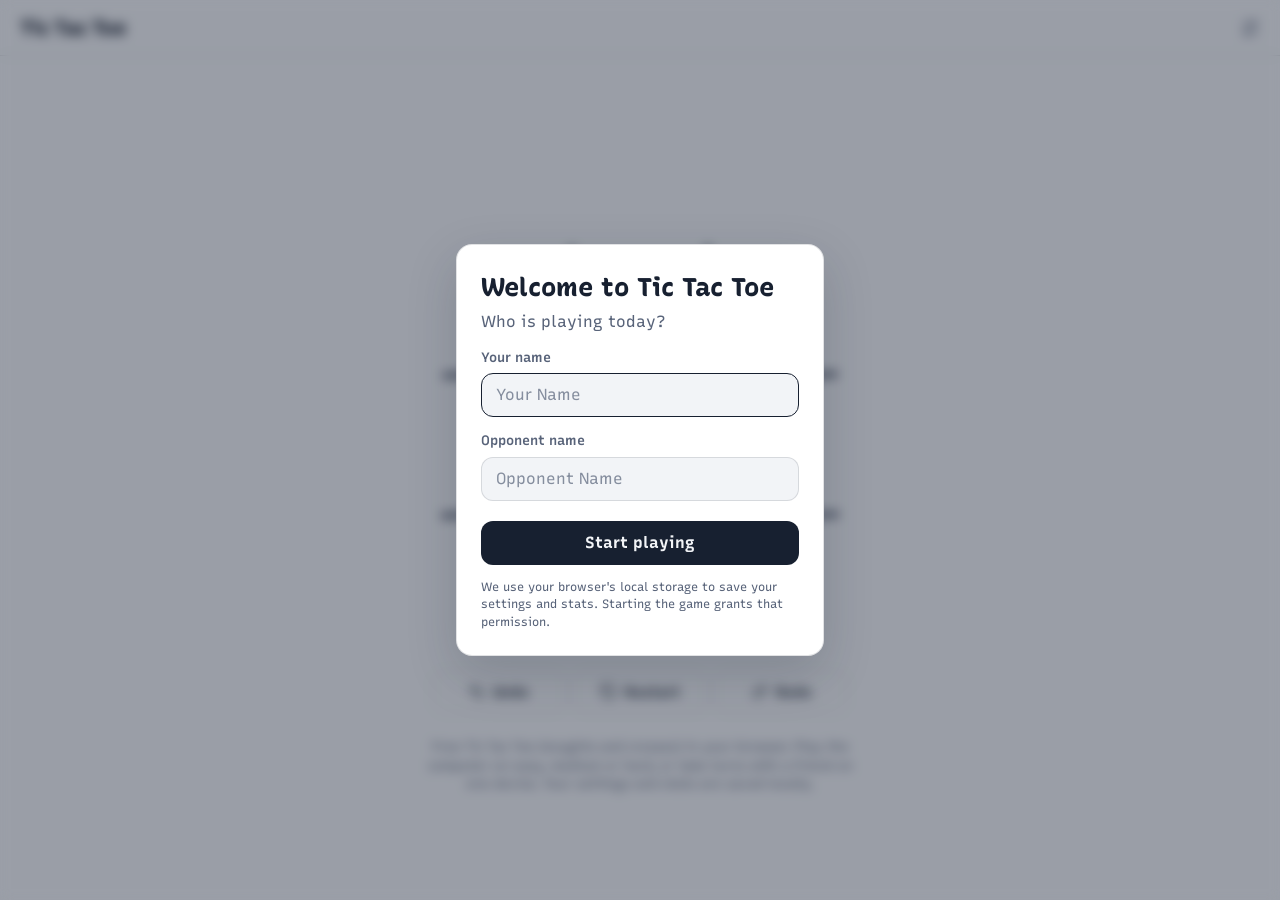
==== commit cb1affbf: "perf(fonts): self-host Recursive instead of loading from Google Fonts - add Latin and Latin Extended" ====
--- a/index.html
+++ b/index.html
@@ -22,7 +22,7 @@
   <meta property="og:image" content="https://tic-tac-toe.elpis.cc/assets/og-image.png">
   <meta property="og:image:width" content="1200">
   <meta property="og:image:height" content="630">
-  <meta property="og:image:alt" content="A Tic Tac Toe board with a winning row of X marks">
+  <meta property="og:image:alt" content="A hand-drawn Tic Tac Toe board with a line struck through three X marks">
   <meta name="twitter:card" content="summary_large_image">
   <meta name="twitter:title" content="Tic Tac Toe by Elpis">
   <meta name="twitter:description" content="Play Tic Tac Toe free in your browser against the computer or a friend.">
@@ -33,9 +33,7 @@
   <link rel="apple-touch-icon" href="assets/icon-192.png">
   <link rel="manifest" href="site.webmanifest">
 
-  <link rel="preconnect" href="https://fonts.googleapis.com">
-  <link rel="preconnect" href="https://fonts.gstatic.com" crossorigin>
-  <link rel="stylesheet" href="https://fonts.googleapis.com/css2?family=Recursive:wght,CASL@400..900,0..1&display=swap">
+  <link rel="preload" href="assets/fonts/recursive-latin.woff2" as="font" type="font/woff2" crossorigin>
   <link rel="stylesheet" href="style.css">
   <script defer src="app.js"></script>
 
--- a/style.css
+++ b/style.css
@@ -55,6 +55,26 @@
   }
 }
 
+/* Recursive (SIL OFL 1.1, see assets/fonts/OFL.txt), self-hosted.
+   Variable weight 400-900 and casual axis 0-1, Latin and Latin Extended. */
+@font-face {
+  font-family: "Recursive";
+  font-style: normal;
+  font-weight: 400 900;
+  font-display: swap;
+  src: url("assets/fonts/recursive-latin-ext.woff2") format("woff2");
+  unicode-range: U+0100-02BA, U+02BD-02C5, U+02C7-02CC, U+02CE-02D7, U+02DD-02FF, U+0304, U+0308, U+0329, U+1D00-1DBF, U+1E00-1E9F, U+1EF2-1EFF, U+2020, U+20A0-20AB, U+20AD-20C4, U+2113, U+2C60-2C7F, U+A720-A7FF;
+}
+
+@font-face {
+  font-family: "Recursive";
+  font-style: normal;
+  font-weight: 400 900;
+  font-display: swap;
+  src: url("assets/fonts/recursive-latin.woff2") format("woff2");
+  unicode-range: U+0000-00FF, U+0131, U+0152-0153, U+02BB-02BC, U+02C6, U+02DA, U+02DC, U+0304, U+0308, U+0329, U+2000-206F, U+20AC, U+2122, U+2191, U+2193, U+2212, U+2215, U+FEFF, U+FFFD;
+}
+
 *,
 *::before,
 *::after {
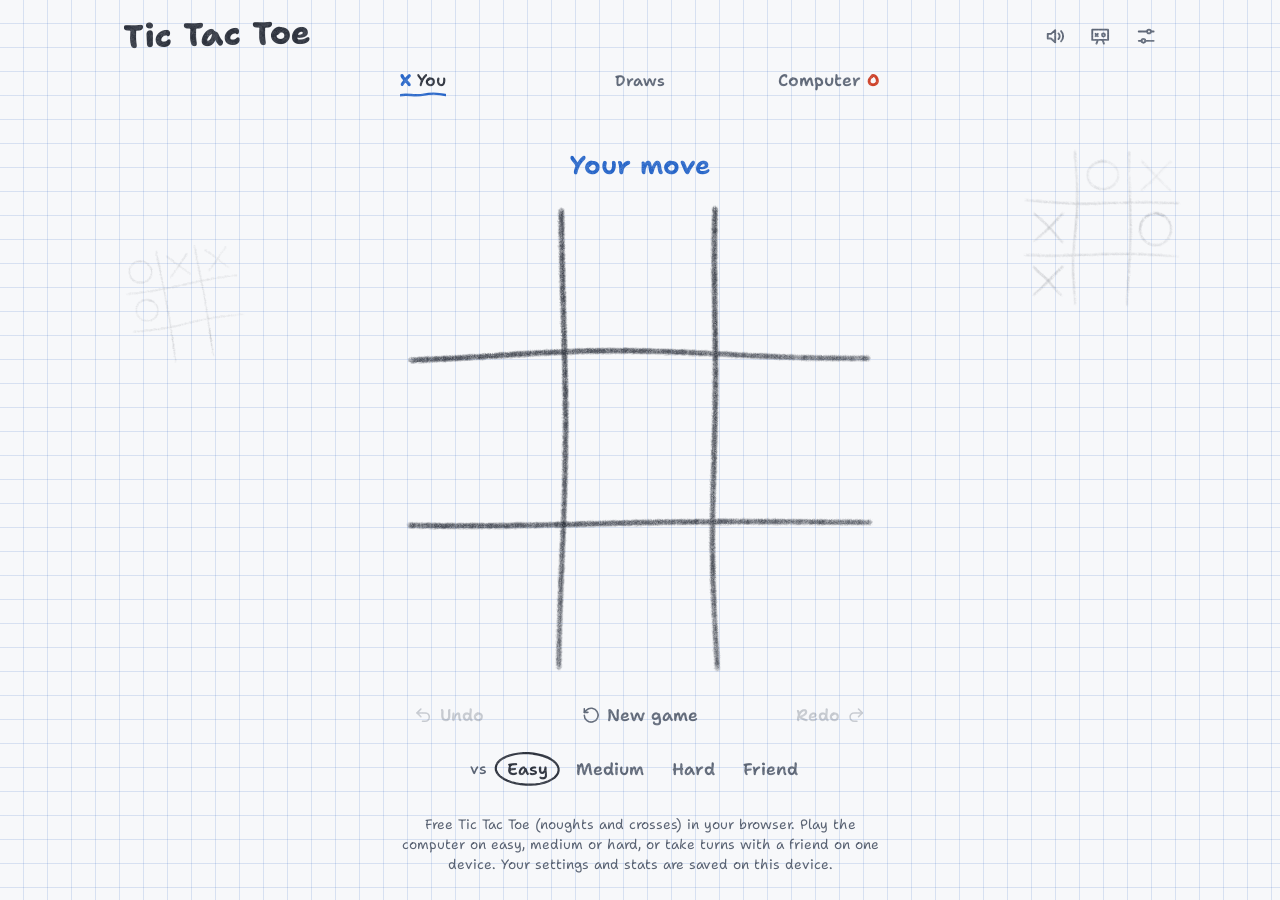
==== commit 30c91694: "feat(ui): chalkboard and paper redesign with hand-drawn play - draw the board, marks, strike and tal" ====
--- a/index.html
+++ b/index.html
@@ -10,8 +10,7 @@
   <meta name="keywords" content="Elpis, Tic Tac Toe, noughts and crosses, naughts and crosses, play tic tac toe, game, elpis tic tac toe">
   <meta name="author" content="Elpis">
   <meta name="color-scheme" content="dark light">
-  <meta name="theme-color" content="#172030" media="(prefers-color-scheme: dark)">
-  <meta name="theme-color" content="#f2f4f7" media="(prefers-color-scheme: light)">
+  <meta name="theme-color" content="#24302d">
   <link rel="canonical" href="https://tic-tac-toe.elpis.cc/">
 
   <meta property="og:type" content="website">
@@ -22,7 +21,7 @@
   <meta property="og:image" content="https://tic-tac-toe.elpis.cc/assets/og-image.png">
   <meta property="og:image:width" content="1200">
   <meta property="og:image:height" content="630">
-  <meta property="og:image:alt" content="A hand-drawn Tic Tac Toe board with a line struck through three X marks">
+  <meta property="og:image:alt" content="A Tic Tac Toe game drawn in chalk on a blackboard, with a line struck through three X marks">
   <meta name="twitter:card" content="summary_large_image">
   <meta name="twitter:title" content="Tic Tac Toe by Elpis">
   <meta name="twitter:description" content="Play Tic Tac Toe free in your browser against the computer or a friend.">
@@ -33,8 +32,25 @@
   <link rel="apple-touch-icon" href="assets/icon-192.png">
   <link rel="manifest" href="site.webmanifest">
 
-  <link rel="preload" href="assets/fonts/recursive-latin.woff2" as="font" type="font/woff2" crossorigin>
+  <script>
+    // Pick the chalkboard or the paper before the first paint
+    (function () {
+      var theme = ''
+      try {
+        var key = /[?&]test\b/.test(location.search) ? 'user-test' : 'user'
+        theme = (JSON.parse(localStorage.getItem(key)) || {}).theme || ''
+      } catch (e) { }
+      if (theme !== 'board' && theme !== 'paper') {
+        theme = window.matchMedia('(prefers-color-scheme: light)').matches ? 'paper' : 'board'
+      }
+      document.documentElement.dataset.theme = theme
+    })()
+  </script>
+
+  <link rel="preload" href="assets/fonts/shantell-sans-latin.woff2" as="font" type="font/woff2" crossorigin>
   <link rel="stylesheet" href="style.css">
+  <script defer src="draw.js"></script>
+  <script defer src="ai.js"></script>
   <script defer src="app.js"></script>
 
   <script type="application/ld+json">
@@ -65,6 +81,10 @@
     <symbol id="i-undo" viewBox="0 0 24 24"><path d="M9 14L4 9l5-5" /><path d="M4 9h10.5a5.5 5.5 0 0 1 0 11H11" /></symbol>
     <symbol id="i-restart" viewBox="0 0 24 24"><path d="M3 12a9 9 0 1 0 2.64-6.36L3 8.3" /><path d="M3 3.5v4.8h4.8" /></symbol>
     <symbol id="i-redo" viewBox="0 0 24 24"><path d="M15 14l5-5-5-5" /><path d="M20 9H9.5a5.5 5.5 0 0 0 0 11H13" /></symbol>
+    <symbol id="i-sound" viewBox="0 0 24 24"><path d="M4 9.5v5h3.5L12 18.5v-13L7.5 9.5z" /><path d="M15.5 9a4.2 4.2 0 0 1 0 6M18.3 6.5a8 8 0 0 1 0 11" /></symbol>
+    <symbol id="i-muted" viewBox="0 0 24 24"><path d="M4 9.5v5h3.5L12 18.5v-13L7.5 9.5z" /><path d="M16 9.5l5 5M21 9.5l-5 5" /></symbol>
+    <symbol id="i-paper" viewBox="0 0 24 24"><path d="M4.5 19.5l1-4.2L16.2 4.6a1.6 1.6 0 0 1 2.3 0l.9.9a1.6 1.6 0 0 1 0 2.3L8.7 18.5z" /><path d="M14 6.8l3.2 3.2" /></symbol>
+    <symbol id="i-board" viewBox="0 0 24 24"><path d="M3.5 5h17v11h-17z" /><path d="M8 20l1.5-4M16 20l-1.5-4M7 9.5l2.5 2.5M9.5 9.5L7 12" /><circle cx="15.5" cy="10.7" r="1.6" /></symbol>
   </svg>
 
   <noscript>
@@ -72,268 +92,200 @@
       free noughts and crosses game against the computer or a friend.</p>
   </noscript>
 
-  <div class="big-wrapper">
-
-    <header class="site-topper">
-
-      <nav aria-label="Main">
-
-        <h1 class="site-name">Tic Tac Toe</h1>
-
-        <button type="button" class="site-settings-nav" aria-label="Open settings and statistics"
-          aria-haspopup="dialog" aria-expanded="false">
-          <svg class="icon" aria-hidden="true" focusable="false"><use href="#i-gear" /></svg>
-        </button>
-
-        <div class="site-settings-holder">
-
-          <div class="site-settings" role="dialog" aria-modal="true" aria-labelledby="sett-heading" tabindex="-1">
-
-            <div class="sett-header">
-              <h2 id="sett-heading">Settings</h2>
-              <button type="button" class="site-settings-close" aria-label="Close settings">
-                <svg class="icon" aria-hidden="true" focusable="false"><use href="#i-close" /></svg>
-              </button>
-            </div>
-
-            <div class="inside-settings">
-
-              <div class="settings-item">
-                <label for="sett-name">Your name</label>
-                <input type="text" id="sett-name" maxlength="16" autocomplete="off">
-              </div>
-
-              <div class="settings-item">
-                <label for="sett-xname">Opponent name</label>
-                <input type="text" id="sett-xname" maxlength="16" autocomplete="off">
-              </div>
-
-              <div class="settings-item">
-                <span class="item-label" id="lbl-letter">Your letter</span>
-                <div class="sett-letter-cont segmented" role="radiogroup" aria-labelledby="lbl-letter">
-                  <div>
-                    <label for="lett-X">X</label>
-                    <input type="radio" name="player-lett" id="lett-X">
-                  </div>
-                  <div>
-                    <label for="lett-O">O</label>
-                    <input type="radio" name="player-lett" id="lett-O">
-                  </div>
-                </div>
-              </div>
-
-              <div class="settings-item">
-                <span class="item-label" id="lbl-diff">Difficulty</span>
-                <div class="sett-difficulty-cont segmented" role="radiogroup" aria-labelledby="lbl-diff">
-                  <div>
-                    <label for="foarm-easy">Easy</label>
-                    <input type="radio" name="diff-sel" id="foarm-easy">
-                  </div>
-                  <div>
-                    <label for="foarm-medium">Medium</label>
-                    <input type="radio" name="diff-sel" id="foarm-medium">
-                  </div>
-                  <div>
-                    <label for="foarm-hard">Hard</label>
-                    <input type="radio" name="diff-sel" id="foarm-hard">
-                  </div>
-                </div>
-              </div>
-
-              <div class="settings-item">
-                <span class="item-label" id="lbl-numb">Players</span>
-                <div class="sett-numb-cont segmented" role="radiogroup" aria-labelledby="lbl-numb">
-                  <div>
-                    <label for="num-one">One</label>
-                    <input type="radio" name="numop-sel" id="num-one">
-                  </div>
-                  <div>
-                    <label for="num-two">Two</label>
-                    <input type="radio" name="numop-sel" id="num-two">
-                  </div>
-                </div>
-              </div>
-
-              <div class="settings-item">
-                <span class="item-label" id="lbl-first">First move</span>
-                <div class="sett-firstm-cont segmented" role="radiogroup" aria-labelledby="lbl-first">
-                  <div>
-                    <label for="start-XO">Alternate</label>
-                    <input type="radio" name="start-lett" id="start-XO">
-                  </div>
-                  <div>
-                    <label for="start-X">X</label>
-                    <input type="radio" name="start-lett" id="start-X">
-                  </div>
-                  <div>
-                    <label for="start-O">O</label>
-                    <input type="radio" name="start-lett" id="start-O">
-                  </div>
-                </div>
-              </div>
-
-              <div class="settings-item last">
-                <button type="button" class="btn btn-primary" id="sett-save-sett">Save</button>
-              </div>
-
-            </div>
-
-            <div class="inside-stats">
-
-              <h2 class="sett-title">Statistics</h2>
-
-              <div class="stats-scroll">
-                <table>
-                  <tbody id="stats-table">
-                    <tr>
-                      <th scope="col"><span class="sr-only">Mode</span></th>
-                      <th scope="col">Player</th>
-                      <th scope="col">Opponent</th>
-                      <th scope="col">Draw</th>
-                    </tr>
-                    <tr>
-                      <th scope="row">Easy</th>
-                      <td>0</td>
-                      <td>0</td>
-                      <td>0</td>
-                    </tr>
-                    <tr>
-                      <th scope="row">Medium</th>
-                      <td>0</td>
-                      <td>0</td>
-                      <td>0</td>
-                    </tr>
-                    <tr>
-                      <th scope="row">Hard</th>
-                      <td>0</td>
-                      <td>0</td>
-                      <td>0</td>
-                    </tr>
-                    <tr>
-                      <th scope="row">Friend</th>
-                      <td>0</td>
-                      <td>0</td>
-                      <td>0</td>
-                    </tr>
-                    <tr>
-                      <th scope="row">Total</th>
-                      <td>0</td>
-                      <td>0</td>
-                      <td>0</td>
-                    </tr>
-                  </tbody>
-                </table>
-              </div>
-
-              <div class="settings-item last">
-                <button type="button" class="btn btn-danger" id="stats-reset">Reset statistics</button>
-              </div>
-
-            </div>
-
-          </div>
-
-        </div>
-
-      </nav>
+  <canvas class="backdrop" aria-hidden="true"></canvas>
+
+  <div class="page">
+
+    <header class="top">
+
+      <h1 class="title"><span class="chalked">Tic Tac Toe</span></h1>
+
+      <div class="top-actions">
+
+        <button type="button" class="icon-btn" id="sound-toggle" aria-pressed="true" aria-label="Sound" title="Sound">
+          <svg class="icon chalked" aria-hidden="true" focusable="false"><use href="#i-sound" /></svg>
+        </button>
+
+        <button type="button" class="icon-btn" id="theme-toggle" aria-label="Switch to paper" title="Switch to paper">
+          <svg class="icon chalked" aria-hidden="true" focusable="false"><use href="#i-paper" /></svg>
+        </button>
+
+        <button type="button" class="icon-btn" id="settings-open" aria-label="Settings and statistics"
+          title="Settings and statistics" aria-haspopup="dialog">
+          <svg class="icon chalked" aria-hidden="true" focusable="false"><use href="#i-gear" /></svg>
+        </button>
+
+      </div>
 
     </header>
 
-    <main class="main-content">
-
-      <div class="after-site-topper"></div>
-
-      <div class="game-holder">
-
-        <div class="board-stats-holder" aria-label="Scoreboard">
-          <div class="board-stats">
-            <div class="board-name"></div>
-            <div class="board-draws"></div>
-            <div class="board-xname"></div>
-          </div>
-        </div>
-
-        <p class="game-status" id="game-status" role="status" aria-live="polite"></p>
-
-        <div class="tic-tac-toe-board-holder">
-          <div class="tic-toe-board">
-            <svg class="board-grid" viewBox="0 0 300 300" aria-hidden="true" focusable="false">
-              <path pathLength="1" d="M101 9 C99 90 102 205 99 291" />
-              <path pathLength="1" d="M199 8 C201 105 198 195 201 292" />
-              <path pathLength="1" d="M9 100 C105 98 195 102 291 99" />
-              <path pathLength="1" d="M8 201 C100 199 205 202 292 200" />
-            </svg>
-            <table role="presentation">
-              <tbody id="board-body">
-                <tr>
-                  <td></td>
-                  <td></td>
-                  <td></td>
-                </tr>
-                <tr>
-                  <td></td>
-                  <td></td>
-                  <td></td>
-                </tr>
-                <tr>
-                  <td></td>
-                  <td></td>
-                  <td></td>
-                </tr>
-              </tbody>
-            </table>
-            <svg class="board-strike" viewBox="0 0 300 300" aria-hidden="true" focusable="false"></svg>
-          </div>
-        </div>
-
-        <div class="board-controls-holder">
-          <div class="board-controls">
-            <button type="button" class="board-undo" aria-label="Undo move" title="Undo">
+    <main class="main">
+
+      <div class="game" data-turn="" data-result="">
+
+        <div class="scoreboard" role="group" aria-label="Score, this visit">
+
+          <div class="side side-you">
+            <div class="who chalked"><span class="letter" aria-hidden="true"></span><span class="who-name"></span></div>
+            <div class="tally"><canvas aria-hidden="true"></canvas><span class="count"></span></div>
+          </div>
+
+          <div class="side side-draws">
+            <div class="who chalked"><span class="who-name">Draws</span></div>
+            <div class="tally"><canvas aria-hidden="true"></canvas><span class="count"></span></div>
+          </div>
+
+          <div class="side side-them">
+            <div class="who chalked"><span class="who-name"></span><span class="letter" aria-hidden="true"></span></div>
+            <div class="tally"><canvas aria-hidden="true"></canvas><span class="count"></span></div>
+          </div>
+
+        </div>
+
+        <p class="status" id="game-status" role="status" aria-live="polite"><span class="chalked"></span></p>
+
+        <div class="board">
+
+          <canvas class="board-grid" aria-hidden="true"></canvas>
+
+          <canvas class="board-marks" aria-hidden="true"></canvas>
+
+          <div class="cells" id="cells" role="group" aria-label="Board">
+            <button type="button" class="cell"></button>
+            <button type="button" class="cell"></button>
+            <button type="button" class="cell"></button>
+            <button type="button" class="cell"></button>
+            <button type="button" class="cell"></button>
+            <button type="button" class="cell"></button>
+            <button type="button" class="cell"></button>
+            <button type="button" class="cell"></button>
+            <button type="button" class="cell"></button>
+          </div>
+
+        </div>
+
+        <div class="controls">
+
+          <button type="button" class="ctrl" id="undo" title="Undo (Ctrl+Z)">
+            <span class="chalked">
               <svg class="icon" aria-hidden="true" focusable="false"><use href="#i-undo" /></svg>
-              <span>Undo</span>
-            </button>
-            <button type="button" class="board-reset" aria-label="Restart game" title="Restart">
+              <span class="ctrl-label">Undo</span>
+            </span>
+          </button>
+
+          <button type="button" class="ctrl ctrl-main" id="new-game">
+            <span class="chalked">
               <svg class="icon" aria-hidden="true" focusable="false"><use href="#i-restart" /></svg>
-              <span>Restart</span>
-            </button>
-            <button type="button" class="board-redo" aria-label="Redo move" title="Redo">
+              <span class="ctrl-label">New game</span>
+            </span>
+          </button>
+
+          <button type="button" class="ctrl" id="redo" title="Redo (Ctrl+Shift+Z)">
+            <span class="chalked">
+              <span class="ctrl-label">Redo</span>
               <svg class="icon" aria-hidden="true" focusable="false"><use href="#i-redo" /></svg>
-              <span>Redo</span>
-            </button>
-          </div>
-        </div>
-
-        <div class="board-cover"></div>
+            </span>
+          </button>
+
+        </div>
+
+        <div class="choice opponent" id="opponent" role="radiogroup" aria-labelledby="opponent-label">
+          <span class="choice-label" id="opponent-label" aria-label="Play against">vs</span>
+          <label><input type="radio" name="opponent" value="easy"><span class="chalked">Easy</span></label>
+          <label><input type="radio" name="opponent" value="medium"><span class="chalked">Medium</span></label>
+          <label><input type="radio" name="opponent" value="hard"><span class="chalked">Hard</span></label>
+          <label><input type="radio" name="opponent" value="friend"><span class="chalked">Friend</span></label>
+        </div>
 
       </div>
 
       <section class="about" aria-label="About this game">
         <p>Free Tic Tac Toe (noughts and crosses) in your browser. Play the computer on easy, medium or hard, or
-          take turns with a friend on one device. Your settings and stats are saved locally.</p>
+          take turns with a friend on one device. Your settings and stats are saved on this device.</p>
       </section>
 
     </main>
 
-    <div class="message-holder">
-      <button type="button" id="mess-cancel" aria-label="Close message">
+  </div>
+
+  <dialog class="drawer" id="settings" aria-labelledby="settings-heading">
+
+    <div class="drawer-body">
+
+      <div class="drawer-head">
+        <h2 id="settings-heading">Settings</h2>
+        <button type="button" class="icon-btn" id="settings-close" aria-label="Close settings">
+          <svg class="icon" aria-hidden="true" focusable="false"><use href="#i-close" /></svg>
+        </button>
+      </div>
+
+      <div class="field">
+        <label for="sett-name">Your name</label>
+        <input type="text" id="sett-name" maxlength="16" autocomplete="off" spellcheck="false">
+      </div>
+
+      <div class="field">
+        <label for="sett-xname">Opponent's name</label>
+        <input type="text" id="sett-xname" maxlength="16" autocomplete="off" spellcheck="false">
+      </div>
+
+      <div class="field">
+        <span class="choice-label" id="letter-label">You play</span>
+        <div class="choice" id="sett-letter" role="radiogroup" aria-labelledby="letter-label">
+          <label class="pick-x"><input type="radio" name="letter" value="X"><span>X</span></label>
+          <label class="pick-o"><input type="radio" name="letter" value="O"><span>O</span></label>
+        </div>
+      </div>
+
+      <div class="field">
+        <span class="choice-label" id="first-label">First move</span>
+        <div class="choice" id="sett-first" role="radiogroup" aria-labelledby="first-label">
+          <label><input type="radio" name="first" value="XO"><span>Take turns</span></label>
+          <label class="pick-x"><input type="radio" name="first" value="X"><span>X</span></label>
+          <label class="pick-o"><input type="radio" name="first" value="O"><span>O</span></label>
+        </div>
+      </div>
+
+      <p class="drawer-note">Changing who plays what starts a new game.</p>
+
+      <h2 class="drawer-title">Statistics</h2>
+
+      <table class="stats">
+        <thead>
+          <tr>
+            <th scope="col"><span class="sr-only">Opponent</span></th>
+            <th scope="col">Won</th>
+            <th scope="col">Lost</th>
+            <th scope="col">Drawn</th>
+          </tr>
+        </thead>
+        <tbody id="stats-table">
+          <tr><th scope="row">Easy</th><td>0</td><td>0</td><td>0</td></tr>
+          <tr><th scope="row">Medium</th><td>0</td><td>0</td><td>0</td></tr>
+          <tr><th scope="row">Hard</th><td>0</td><td>0</td><td>0</td></tr>
+          <tr><th scope="row">Friend</th><td>0</td><td>0</td><td>0</td></tr>
+          <tr><th scope="row">Total</th><td>0</td><td>0</td><td>0</td></tr>
+        </tbody>
+      </table>
+
+      <button type="button" class="text-btn danger" id="stats-reset">Reset statistics</button>
+
+    </div>
+
+  </dialog>
+
+  <div class="toast" id="toast">
+    <div class="toast-box">
+      <span class="toast-text" role="status" aria-live="polite"></span>
+      <button type="button" class="toast-action" hidden></button>
+      <button type="button" class="icon-btn toast-close" aria-label="Dismiss">
         <svg class="icon" aria-hidden="true" focusable="false"><use href="#i-close" /></svg>
       </button>
-      <div class="message-blur"></div>
-      <div class="message" role="dialog" aria-modal="true" aria-label="Welcome" tabindex="-1"></div>
     </div>
-
-    <div class="small-message-holder">
-      <div class="small-message-blur"></div>
-      <div class="small-message-box">
-        <div class="small-message" role="status" aria-live="polite"></div>
-        <button type="button" id="small-mess-cancel" aria-label="Dismiss notification">
-          <svg class="icon" aria-hidden="true" focusable="false"><use href="#i-close" /></svg>
-        </button>
-      </div>
-    </div>
-
   </div>
 
+  <canvas class="dust" aria-hidden="true"></canvas>
+
 </body>
 
 </html>
--- a/style.css
+++ b/style.css
@@ -1,77 +1,95 @@
 /* Tic Tac Toe by Elpis
-   Pencil-and-paper direction: the board is a hand-ruled grid, marks are
-   drawn as strokes, and a line is struck through the winning three.
-   There is no brand accent. Whoever's turn it is lends their colour
-   (X blue, O amber) to the status line, scoreboard and hover preview. */
+   The page is the surface the game is played on: a chalkboard, or a sheet
+   of graph paper. Everything on it is written by hand. The board and the
+   marks are drawn on canvases by draw.js; this file dresses the rest to
+   match. There is no brand colour. X is blue, O is warm, and whoever is to
+   move lends their colour to the status line and the hover preview. */
 
 :root {
-  color-scheme: dark light;
-
-  --bg: #172030;
-  --surface: #1e293b;
-  --raised: #222e42;
-  --hover: rgba(255, 255, 255, 0.05);
-  --border: rgba(214, 224, 240, 0.12);
-  --rule: #55647f;
-  --text: #e9edf4;
-  --muted: #9aa6bb;
-  --ink: #e9edf4;
-  --ink-text: #172030;
-  --x: #5ec8ff;
-  --o: #ffad5c;
-  --danger: #ff7a8a;
-  --backdrop: rgba(9, 13, 22, 0.62);
-  --shadow: 0 18px 50px rgba(3, 6, 14, 0.5);
-  --focus: #e9edf4;
-
-  --radius: 0.75rem;
-  --board: min(calc(100vw - 2rem), 24rem);
-  --header-h: 3.5rem;
+  /* Chalkboard */
+  --bg: #24302d;
+  --surface: #1c2624;
+  --ink: #f2efe4;
+  --muted: #a9b6af;
+  --faint: rgba(242, 239, 228, 0.2);
+  --x: #8fd3f7;
+  --o: #f8c66a;
+  --danger: #f6a3aa;
+  --backdrop: rgba(10, 16, 14, 0.6);
+  --shadow: 0 18px 50px rgba(4, 8, 7, 0.55);
+  --note: #f2efe4;
+  --note-ink: #1f2927;
+
+  --board: min(calc(100vw - 2rem), 30rem, max(17rem, calc(100dvh - 26rem)));
+  --hand: 14px 30px 16px 34px / 30px 14px 34px 16px;
   --ease: cubic-bezier(0.22, 1, 0.36, 1);
-
-  --font: "Recursive", system-ui, -apple-system, "Segoe UI", Roboto, sans-serif;
-  --casual: "CASL" 1;
-  --linear: "CASL" 0;
-}
-
-@media (prefers-color-scheme: light) {
-  :root {
-    --bg: #f2f4f7;
-    --surface: #ffffff;
-    --raised: #ffffff;
-    --hover: rgba(23, 32, 48, 0.05);
-    --border: rgba(23, 32, 48, 0.13);
-    --rule: #3a4356;
-    --text: #172030;
-    --muted: #586379;
-    --ink: #172030;
-    --ink-text: #f2f4f7;
-    --x: #0a74b8;
-    --o: #cf5a08;
-    --danger: #c42343;
-    --backdrop: rgba(23, 32, 48, 0.4);
-    --shadow: 0 18px 50px rgba(23, 32, 48, 0.18);
-    --focus: #172030;
-  }
-}
-
-/* Recursive (SIL OFL 1.1, see assets/fonts/OFL.txt), self-hosted.
-   Variable weight 400-900 and casual axis 0-1, Latin and Latin Extended. */
+  --font: "Shantell Sans", ui-rounded, "Segoe UI", system-ui, -apple-system, sans-serif;
+
+  color-scheme: dark;
+}
+
+:root[data-theme="paper"] {
+  --bg: #f7f8fa;
+  --surface: #ffffff;
+  --ink: #2b303b;
+  --muted: #5b6474;
+  --faint: rgba(43, 48, 59, 0.22);
+  --x: #2463c7;
+  --o: #cc3d24;
+  --danger: #b3261e;
+  --backdrop: rgba(43, 48, 59, 0.35);
+  --shadow: 0 18px 50px rgba(43, 48, 59, 0.2);
+  --note: #2b303b;
+  --note-ink: #f7f8fa;
+
+  color-scheme: light;
+}
+
+/* Shantell Sans (SIL OFL 1.1, see assets/fonts/OFL.txt), self-hosted.
+   Variable weight 300-800. Each file only downloads when the page uses
+   one of its characters, so most visitors fetch the Latin file alone. */
 @font-face {
-  font-family: "Recursive";
+  font-family: "Shantell Sans";
   font-style: normal;
-  font-weight: 400 900;
+  font-weight: 300 800;
   font-display: swap;
-  src: url("assets/fonts/recursive-latin-ext.woff2") format("woff2");
+  src: url("assets/fonts/shantell-sans-cyrillic-ext.woff2") format("woff2");
+  unicode-range: U+0460-052F, U+1C80-1C8A, U+20B4, U+2DE0-2DFF, U+A640-A69F, U+FE2E-FE2F;
+}
+
+@font-face {
+  font-family: "Shantell Sans";
+  font-style: normal;
+  font-weight: 300 800;
+  font-display: swap;
+  src: url("assets/fonts/shantell-sans-cyrillic.woff2") format("woff2");
+  unicode-range: U+0301, U+0400-045F, U+0490-0491, U+04B0-04B1, U+2116;
+}
+
+@font-face {
+  font-family: "Shantell Sans";
+  font-style: normal;
+  font-weight: 300 800;
+  font-display: swap;
+  src: url("assets/fonts/shantell-sans-vietnamese.woff2") format("woff2");
+  unicode-range: U+0102-0103, U+0110-0111, U+0128-0129, U+0168-0169, U+01A0-01A1, U+01AF-01B0, U+0300-0301, U+0303-0304, U+0308-0309, U+0323, U+0329, U+1EA0-1EF9, U+20AB;
+}
+
+@font-face {
+  font-family: "Shantell Sans";
+  font-style: normal;
+  font-weight: 300 800;
+  font-display: swap;
+  src: url("assets/fonts/shantell-sans-latin-ext.woff2") format("woff2");
   unicode-range: U+0100-02BA, U+02BD-02C5, U+02C7-02CC, U+02CE-02D7, U+02DD-02FF, U+0304, U+0308, U+0329, U+1D00-1DBF, U+1E00-1E9F, U+1EF2-1EFF, U+2020, U+20A0-20AB, U+20AD-20C4, U+2113, U+2C60-2C7F, U+A720-A7FF;
 }
 
 @font-face {
-  font-family: "Recursive";
+  font-family: "Shantell Sans";
   font-style: normal;
-  font-weight: 400 900;
+  font-weight: 300 800;
   font-display: swap;
-  src: url("assets/fonts/recursive-latin.woff2") format("woff2");
+  src: url("assets/fonts/shantell-sans-latin.woff2") format("woff2");
   unicode-range: U+0000-00FF, U+0131, U+0152-0153, U+02BB-02BC, U+02C6, U+02DA, U+02DC, U+0304, U+0308, U+0329, U+2000-206F, U+20AC, U+2122, U+2191, U+2193, U+2212, U+2215, U+FEFF, U+FFFD;
 }
 
@@ -90,19 +108,28 @@
 
 body {
   font-family: var(--font);
-  font-variation-settings: var(--linear);
   font-size: 1rem;
+  font-weight: 500;
   line-height: 1.45;
-  color: var(--text);
-  background: var(--bg);
+  color: var(--ink);
   min-height: 100vh;
   min-height: 100dvh;
+  overflow-x: hidden;
+}
+
+/* Graph paper. On the root, so the old games drawn on the .backdrop
+   canvas sit on top of the squares. */
+:root[data-theme="paper"] {
+  background-image:
+    linear-gradient(rgba(62, 112, 196, 0.17) 1px, transparent 1px),
+    linear-gradient(90deg, rgba(62, 112, 196, 0.17) 1px, transparent 1px);
+  background-size: 24px 24px;
+  background-position: -1px -1px;
 }
 
 button,
 input {
   font: inherit;
-  font-variation-settings: inherit;
   color: inherit;
 }
 
@@ -110,14 +137,11 @@
   cursor: pointer;
   background: none;
   border: 0;
-}
-
-svg {
-  fill: currentColor;
+  -webkit-tap-highlight-color: transparent;
 }
 
 :focus-visible {
-  outline: 2px solid var(--focus);
+  outline: 2px dashed var(--ink);
   outline-offset: 3px;
 }
 
@@ -141,8 +165,20 @@
   color: var(--muted);
 }
 
+/* Anything written on the surface picks up its grain. app.js builds the
+   grain tiles and sets --grain (drawings) and --grain-soft (lettering). */
+.chalked {
+  display: inline-block;
+  -webkit-mask-image: var(--grain-soft, none);
+  mask-image: var(--grain-soft, none);
+  -webkit-mask-size: 128px 128px;
+  mask-size: 128px 128px;
+}
+
 /* Stroke icons (defined as <symbol>s in index.html) */
 .icon {
+  width: 1.4rem;
+  height: 1.4rem;
   fill: none;
   stroke: currentColor;
   stroke-width: 2;
@@ -150,613 +186,333 @@
   stroke-linejoin: round;
 }
 
-/* ---------- Header ---------- */
-
-.site-topper {
+/* Smears and old games left on the surface, drawn once by app.js */
+.backdrop {
   position: fixed;
-  top: 0;
-  left: 0;
-  width: 100%;
-  z-index: 500;
-}
-
-.site-topper nav {
-  height: var(--header-h);
+  inset: 0;
+  z-index: -1;
+  width: 100%;
+  height: 100%;
+  pointer-events: none;
+}
+
+/* Chalk dust, above everything and never in the way */
+.dust {
+  position: fixed;
+  inset: 0;
+  z-index: 900;
+  width: 100%;
+  height: 100%;
+  pointer-events: none;
+}
+
+/* ---------- Page ---------- */
+
+.page {
+  min-height: 100vh;
+  min-height: 100dvh;
+  display: flex;
+  flex-direction: column;
+}
+
+.top {
+  width: 100%;
+  max-width: 68rem;
+  margin: 0 auto;
   display: flex;
   align-items: center;
   justify-content: space-between;
-  padding: 0 0.5rem 0 1.25rem;
-}
-
-/* Background lives on a pseudo-element so the nav does not become a
-   containing block for the fixed settings overlay. */
-.site-topper nav::before {
-  content: "";
-  position: absolute;
-  inset: 0;
-  z-index: -1;
-  background: var(--bg);
-  border-bottom: 1px solid var(--border);
-}
-
-.site-name {
-  font-size: 1.3rem;
+  padding: 0.6rem 0.6rem 0 1.25rem;
+}
+
+.title {
+  font-size: 1.7rem;
   font-weight: 800;
-  font-variation-settings: var(--casual);
-  letter-spacing: -0.01em;
-}
-
-.site-settings-nav,
-.site-settings-close {
+  line-height: 1.1;
+  letter-spacing: 0.01em;
+  transform: rotate(-1.5deg);
+  transform-origin: left center;
+}
+
+.top-actions {
+  display: flex;
+  gap: 0.1rem;
+}
+
+.icon-btn {
   width: 2.75rem;
   height: 2.75rem;
   display: grid;
   place-items: center;
   border-radius: 50%;
   color: var(--muted);
-  transition: background-color 0.2s, color 0.2s;
-}
-
-.site-settings-nav svg,
-.site-settings-close svg {
-  width: 1.4rem;
-  height: 1.4rem;
-}
-
-.site-settings-nav:hover,
-.site-settings-close:hover {
-  background: var(--hover);
-  color: var(--text);
-}
-
-/* ---------- Settings drawer ---------- */
-
-.site-settings-holder {
-  display: none;
-  position: fixed;
-  inset: 0;
-  z-index: 550;
-  background: var(--backdrop);
-}
-
-.site-topper nav.show-sett .site-settings-holder {
-  display: block;
-  animation: fade-in 0.25s ease both;
-}
-
-.site-topper nav.show-sett.hide-sett .site-settings-holder {
-  animation: fade-out 0.25s ease both;
-}
-
-.site-settings {
-  position: absolute;
-  top: 0;
-  bottom: 0;
-  right: 0;
-  width: min(25rem, 100vw);
-  overflow-y: auto;
-  overscroll-behavior: contain;
-  background: var(--raised);
-  border-left: 1px solid var(--border);
-  box-shadow: var(--shadow);
-  padding: 0 1.25rem 1.75rem;
-  animation: slide-in 0.3s var(--ease) both;
-}
-
-.site-settings:focus {
-  outline: 0;
-}
-
-.site-topper nav.show-sett.hide-sett .site-settings {
-  animation: slide-out 0.25s ease both;
-}
-
-.sett-header {
-  position: sticky;
-  top: 0;
-  z-index: 2;
-  display: flex;
+  transition: color 0.2s, transform 0.15s;
+}
+
+.icon-btn:hover {
+  color: var(--ink);
+}
+
+.icon-btn:active {
+  transform: scale(0.92);
+}
+
+.main {
+  flex: 1;
+  display: flex;
+  flex-direction: column;
   align-items: center;
-  justify-content: space-between;
-  height: var(--header-h);
-  margin: 0 -1.25rem 0.5rem;
-  padding: 0 0.5rem 0 1.25rem;
-  background: var(--raised);
-  border-bottom: 1px solid var(--border);
-}
-
-.sett-header h2,
-.sett-title {
-  font-size: 1.2rem;
-  font-weight: 800;
-  font-variation-settings: var(--casual);
-}
-
-.inside-settings {
+  justify-content: center;
+  padding: 0.25rem 1rem 1.25rem;
+}
+
+/* As wide as the board, or wider when a short screen makes the board
+   small, so the score and the buttons keep their room. */
+.game {
+  width: max(var(--board), min(calc(100vw - 2rem), 21rem));
   display: flex;
   flex-direction: column;
-  gap: 1.1rem;
-  padding-top: 0.75rem;
-}
-
-.settings-item {
+  align-items: center;
+  gap: 0.7rem;
+}
+
+/* The colour of whoever is to move, or of the winner once it is over */
+.game[data-turn="X"],
+.game[data-result="X"] {
+  --turn: var(--x);
+}
+
+.game[data-turn="O"],
+.game[data-result="O"] {
+  --turn: var(--o);
+}
+
+/* ---------- Scoreboard: you | draws | them, kept in tally marks ---------- */
+
+.scoreboard {
+  width: 100%;
+  display: grid;
+  grid-template-columns: 1fr minmax(4.5rem, 0.7fr) 1fr;
+  align-items: end;
+  gap: 0.75rem;
+}
+
+.side {
+  min-width: 0;
   display: flex;
   flex-direction: column;
+  gap: 0.15rem;
+}
+
+.side-you {
+  align-items: flex-start;
+}
+
+.side-draws {
+  align-items: center;
+}
+
+.side-them {
+  align-items: flex-end;
+}
+
+.side.is-x {
+  --side: var(--x);
+}
+
+.side.is-o {
+  --side: var(--o);
+}
+
+.who {
+  position: relative;
+  max-width: 100%;
+  display: flex;
+  align-items: baseline;
   gap: 0.4rem;
-}
-
-.settings-item.last {
-  padding-top: 0.25rem;
-}
-
-.settings-item > label,
-.item-label {
-  font-size: 0.85rem;
+  padding-bottom: 0.3rem;
+  font-size: 1.05rem;
   font-weight: 600;
   color: var(--muted);
-}
-
-.settings-item input[type="text"],
-.begin-xtr-form input[type="text"] {
-  width: 100%;
-  min-height: 2.75rem;
-  padding: 0 0.85rem;
-  background: var(--bg);
-  border: 1px solid var(--border);
-  border-radius: var(--radius);
-  transition: border-color 0.2s;
-}
-
-.settings-item input[type="text"]:focus,
-.begin-xtr-form input[type="text"]:focus {
-  outline: 0;
-  border-color: var(--text);
-}
-
-.begin-xtr-form input[type="text"]::placeholder {
-  color: var(--muted);
-  opacity: 0.7;
-}
-
-/* Segmented radio groups. Markup is div > label + input (app.js reads the
-   input as lastElementChild), so the checked state is styled via :has(). */
-.segmented {
-  display: flex;
-  padding: 0.25rem;
-  gap: 0.25rem;
-  background: var(--bg);
-  border: 1px solid var(--border);
-  border-radius: var(--radius);
-}
-
-.segmented > div {
-  position: relative;
-  flex: 1;
-  display: flex;
-  border-radius: calc(var(--radius) - 0.25rem);
-  transition: background-color 0.2s, color 0.2s;
-}
-
-.segmented > div:hover {
-  background: var(--hover);
-}
-
-.segmented label {
-  flex: 1;
-  display: grid;
-  place-items: center;
-  min-height: 2.5rem;
-  padding: 0 0.5rem;
-  font-size: 0.9rem;
-  font-weight: 600;
-  color: var(--muted);
-  cursor: pointer;
-  user-select: none;
-}
-
-.segmented input {
-  position: absolute;
-  inset: 0;
-  width: 100%;
-  height: 100%;
-  opacity: 0;
-  margin: 0;
-  cursor: pointer;
-}
-
-.segmented > div:has(input:checked) {
-  background: var(--ink);
-}
-
-.segmented > div:has(input:checked) label {
-  color: var(--ink-text);
-}
-
-.segmented > div:has(input:focus-visible) {
-  outline: 2px solid var(--focus);
-  outline-offset: 2px;
-}
-
-.btn {
-  width: 100%;
-  min-height: 2.75rem;
-  padding: 0 1rem;
-  border-radius: var(--radius);
-  font-weight: 700;
-  transition: transform 0.15s, opacity 0.2s, background-color 0.2s;
-}
-
-.btn:active {
-  transform: scale(0.98);
-}
-
-.btn-primary {
-  background: var(--ink);
-  color: var(--ink-text);
-}
-
-.btn-primary:hover {
-  opacity: 0.88;
-}
-
-.btn-danger {
-  color: var(--danger);
-  border: 1px solid color-mix(in srgb, var(--danger) 50%, transparent);
-}
-
-.btn-danger:hover {
-  background: color-mix(in srgb, var(--danger) 12%, transparent);
-}
-
-/* Statistics */
-
-.inside-stats {
-  display: flex;
-  flex-direction: column;
-  gap: 0.75rem;
-  margin-top: 1.75rem;
-  padding-top: 1.25rem;
-  border-top: 1px solid var(--border);
-}
-
-.stats-scroll {
-  overflow-x: auto;
-}
-
-.inside-stats table {
-  width: 100%;
-  border-collapse: collapse;
-  font-size: 0.9rem;
-  font-variant-numeric: tabular-nums;
-}
-
-.inside-stats th,
-.inside-stats td {
-  padding: 0.55rem 0.5rem;
-  text-align: right;
-  max-width: 6.5rem;
+  transition: color 0.25s;
+}
+
+.side-draws .who {
+  font-size: 0.95rem;
+}
+
+.who-name {
   overflow: hidden;
   text-overflow: ellipsis;
   white-space: nowrap;
 }
 
-.inside-stats th {
-  font-weight: 600;
-  color: var(--muted);
-}
-
-.inside-stats th[scope="row"] {
-  text-align: left;
-  padding-left: 0;
-}
-
-.inside-stats tr + tr th,
-.inside-stats tr + tr td {
-  border-top: 1px solid var(--border);
-}
-
-.inside-stats tr:last-child th,
-.inside-stats tr:last-child td {
+.letter {
+  flex: none;
   font-weight: 800;
-  color: var(--text);
-  border-top-color: var(--muted);
-}
-
-/* ---------- Main / game ---------- */
-
-.main-content {
-  min-height: 100vh;
-  min-height: 100dvh;
-  display: flex;
-  flex-direction: column;
-  align-items: center;
-  justify-content: center;
-  padding: 0 1rem 1rem;
-}
-
-.after-site-topper {
-  height: var(--header-h);
-  flex: none;
-}
-
-.game-holder {
-  position: relative;
-  width: var(--board);
-  display: flex;
-  flex-direction: column;
-  align-items: center;
-  gap: 1rem;
-  margin-top: 1rem;
-}
-
-/* The colour of whoever is to move, or of the winner once it is over. */
-.game-holder[data-turn="X"],
-.game-holder[data-result="X"] {
-  --turn: var(--x);
-}
-
-.game-holder[data-turn="O"],
-.game-holder[data-result="O"] {
-  --turn: var(--o);
-}
-
-/* Scoreboard: player | draws | opponent, underline marks whose turn it is */
-
-.board-stats-holder {
-  width: 100%;
-}
-
-.board-stats {
-  display: grid;
-  grid-template-columns: 1fr auto 1fr;
-  align-items: end;
-  gap: 1rem;
-}
-
-.board-stats > div {
-  position: relative;
-  display: flex;
-  flex-direction: column;
-  gap: 0.1rem;
-  min-width: 0;
-  padding-bottom: 0.55rem;
-}
-
-.board-stats .board-name {
-  align-items: flex-start;
-}
-
-.board-stats .board-draws {
-  align-items: center;
-}
-
-.board-stats .board-xname {
-  align-items: flex-end;
-}
-
-.board-stats .side-x {
-  --side: var(--x);
-}
-
-.board-stats .side-o {
-  --side: var(--o);
-}
-
-.board-stats .board-name::after,
-.board-stats .board-xname::after {
+  color: var(--side);
+}
+
+.is-turn .who {
+  color: var(--ink);
+}
+
+/* A quick underline beneath whoever is to move */
+.who::after {
   content: "";
   position: absolute;
-  left: 0;
-  right: 0;
-  bottom: 0;
-  height: 3px;
-  border-radius: 3px;
+  left: -2px;
+  right: -2px;
+  bottom: -1px;
+  height: 7px;
   background: var(--side, var(--muted));
-  transform: scaleX(0);
-  transform-origin: left;
-  transition: transform 0.35s var(--ease);
-}
-
-.board-stats .board-xname::after {
-  transform-origin: right;
-}
-
-.board-stats > div.is-turn::after {
-  transform: scaleX(1);
-}
-
-.board-stats .who {
-  display: flex;
-  align-items: baseline;
-  gap: 0.4rem;
-  max-width: 100%;
-  font-size: 0.9rem;
-  font-weight: 600;
-  color: var(--muted);
-}
-
-.board-stats .board-xname .who {
-  flex-direction: row-reverse;
-}
-
-.board-stats .is-turn .who {
-  color: var(--text);
-}
-
-.board-stats .who-name {
+  -webkit-mask: url("data:image/svg+xml,%3Csvg xmlns='http://www.w3.org/2000/svg' viewBox='0 0 100 8' preserveAspectRatio='none'%3E%3Cpath d='M1.5 5.2C18 2.6 33 6.6 52 4.1S84 3 98.5 5' fill='none' stroke='%23000' stroke-width='2.4' stroke-linecap='round' vector-effect='non-scaling-stroke'/%3E%3C/svg%3E") center / 100% 100% no-repeat;
+  mask: url("data:image/svg+xml,%3Csvg xmlns='http://www.w3.org/2000/svg' viewBox='0 0 100 8' preserveAspectRatio='none'%3E%3Cpath d='M1.5 5.2C18 2.6 33 6.6 52 4.1S84 3 98.5 5' fill='none' stroke='%23000' stroke-width='2.4' stroke-linecap='round' vector-effect='non-scaling-stroke'/%3E%3C/svg%3E") center / 100% 100% no-repeat;
+  clip-path: inset(0 100% 0 0);
+  transition: clip-path 0.3s ease-in;
+}
+
+.side-them .who::after {
+  clip-path: inset(0 0 0 100%);
+}
+
+.side.is-turn .who::after {
+  clip-path: inset(0);
+  transition: clip-path 0.35s 0.1s ease-out;
+}
+
+.tally {
+  width: 100%;
+  height: 2rem;
+  display: flex;
+}
+
+.tally canvas {
+  width: 100%;
+  height: 100%;
+  -webkit-mask-image: var(--grain, none);
+  mask-image: var(--grain, none);
+  -webkit-mask-size: 128px 128px;
+  mask-size: 128px 128px;
+}
+
+/* The score as a number: read out always, shown once the tally marks
+   would no longer fit (app.js adds .as-number). */
+.tally .count {
+  position: absolute;
+  width: 1px;
+  height: 1px;
   overflow: hidden;
-  text-overflow: ellipsis;
+  clip: rect(0 0 0 0);
   white-space: nowrap;
 }
 
-.board-stats .letter {
-  flex: none;
-  font-weight: 900;
-  font-variation-settings: var(--casual);
-}
-
-.board-stats .letter-x {
-  color: var(--x);
-}
-
-.board-stats .letter-o {
-  color: var(--o);
-}
-
-.board-stats .score {
-  font-size: 2.25rem;
+.side.as-number canvas {
+  display: none;
+}
+
+.side.as-number .count {
+  position: static;
+  width: 100%;
+  height: auto;
+  clip: auto;
+  font-size: 1.7rem;
   font-weight: 800;
-  font-variation-settings: var(--casual);
-  line-height: 1;
-  font-variant-numeric: tabular-nums;
-}
-
-.board-stats .board-draws .score {
-  font-size: 1.5rem;
-  color: var(--muted);
-}
-
-.game-status {
-  min-height: 1.9rem;
-  font-size: 1.25rem;
+  line-height: 2rem;
+}
+
+.side-draws.as-number .count {
+  text-align: center;
+  color: var(--muted);
+}
+
+.side-them.as-number .count {
+  text-align: right;
+}
+
+/* ---------- Status line ---------- */
+
+.status {
+  min-height: 2.5rem;
+  display: grid;
+  place-items: center;
+  font-size: 1.6rem;
   font-weight: 700;
-  font-variation-settings: var(--casual);
+  line-height: 1.2;
   text-align: center;
-  color: var(--turn, var(--muted));
+  color: var(--turn, var(--ink));
   transition: color 0.25s;
 }
 
-.game-holder[data-waiting] .game-status {
-  color: var(--muted);
-}
-
-.game-holder[data-result="draw"] .game-status {
-  color: var(--text);
-}
-
-/* Board: a hand-ruled grid behind a transparent table of cells */
-
-.tic-tac-toe-board-holder {
-  width: var(--board);
-}
-
-.tic-toe-board {
+.game[data-waiting] .status {
+  color: var(--muted);
+}
+
+.game[data-result="draw"] .status {
+  color: var(--ink);
+}
+
+.status.pop > span {
+  animation: pop 0.45s var(--ease) both;
+}
+
+/* Three dots while the computer thinks */
+.dots span {
+  animation: dot 1.1s infinite both;
+}
+
+.dots span:nth-child(2) {
+  animation-delay: 0.18s;
+}
+
+.dots span:nth-child(3) {
+  animation-delay: 0.36s;
+}
+
+/* ---------- Board: two canvases under a grid of nine buttons ---------- */
+
+.board {
   position: relative;
   width: var(--board);
   height: var(--board);
-}
-
-.board-grid,
-.board-strike {
+  flex: none;
+}
+
+.board canvas {
   position: absolute;
   inset: 0;
   width: 100%;
   height: 100%;
-  fill: none;
   pointer-events: none;
-  overflow: visible;
-}
-
-.board-grid path {
-  stroke: var(--rule);
-  stroke-width: 3.5;
-  stroke-linecap: round;
-  stroke-dasharray: 1;
-  animation: draw 0.45s cubic-bezier(0.5, 0, 0.3, 1) both;
-}
-
-.board-grid path:nth-child(2) { animation-delay: 0.1s; }
-.board-grid path:nth-child(3) { animation-delay: 0.2s; }
-.board-grid path:nth-child(4) { animation-delay: 0.3s; }
-
-.board-strike {
-  z-index: 2;
-}
-
-.board-strike .strike {
-  stroke-width: 7;
-  stroke-linecap: round;
-  stroke-dasharray: 1;
-  animation: draw 0.45s 0.3s cubic-bezier(0.5, 0, 0.3, 1) both;
-}
-
-.board-strike .strike-x {
-  stroke: var(--x);
-}
-
-.board-strike .strike-o {
-  stroke: var(--o);
-}
-
-.tic-toe-board table {
+  -webkit-mask-image: var(--grain, none);
+  mask-image: var(--grain, none);
+  -webkit-mask-size: 128px 128px;
+  mask-size: 128px 128px;
+}
+
+.cells {
+  position: absolute;
+  inset: 0;
+  display: grid;
+  grid-template-columns: repeat(3, 1fr);
+  grid-template-rows: repeat(3, 1fr);
+}
+
+.cell {
   position: relative;
-  z-index: 1;
-  table-layout: fixed;
-  border-collapse: collapse;
-  width: 100%;
-  height: 100%;
-}
-
-.tic-toe-board td {
-  position: relative;
-  width: calc(var(--board) / 3);
-  height: calc(var(--board) / 3);
-  padding: 0;
-  border-radius: var(--radius);
-  cursor: pointer;
-  transition: background-color 0.2s;
-  -webkit-tap-highlight-color: transparent;
-}
-
-.tic-toe-board td[class*="i-am-"] {
+  border-radius: 1.25rem;
+}
+
+.cell[aria-disabled="true"] {
   cursor: default;
 }
 
-.tic-toe-board td:focus-visible {
-  outline-offset: -8px;
-}
-
-.tic-toe-board td svg {
-  display: block;
-  width: 100%;
-  height: 100%;
-  fill: none;
-  stroke: currentColor;
-  transition: opacity 0.3s;
-}
-
-.tic-toe-board td .stroke {
-  stroke-width: 8;
-  stroke-linecap: round;
-  stroke-dasharray: 1;
-  animation: draw 0.22s ease-out both;
-}
-
-.tic-toe-board td .stroke-2 {
-  animation-delay: 0.16s;
-}
-
-.tic-toe-board td.i-am-o .stroke {
-  animation-duration: 0.36s;
-}
-
-.tic-toe-board td.i-am-x,
-.tic-toe-board td.i-am-E {
-  color: var(--x);
-}
-
-.tic-toe-board td.i-am-o,
-.tic-toe-board td.i-am-D {
-  color: var(--o);
-}
-
-/* Marks removed by undo or restart are erased. */
-.tic-toe-board td.hide .stroke {
-  animation: erase 0.3s ease-in both;
-}
-
-/* Preview of the mark the next click will place. */
-.tic-toe-board td::after {
+.cell:focus-visible {
+  outline-offset: -0.7rem;
+}
+
+/* Preview of the mark the next click will place */
+.cell::after {
   content: "";
   position: absolute;
   inset: 0;
@@ -768,281 +524,490 @@
   transition: opacity 0.15s;
 }
 
-.game-holder[data-turn="X"] {
-  --ghost: url("data:image/svg+xml,%3Csvg xmlns='http://www.w3.org/2000/svg' viewBox='0 0 100 100' fill='none' stroke='%23000' stroke-width='8' stroke-linecap='round'%3E%3Cpath d='M25 24 76 77M76 23 24 76'/%3E%3C/svg%3E");
-}
-
-.game-holder[data-turn="O"] {
-  --ghost: url("data:image/svg+xml,%3Csvg xmlns='http://www.w3.org/2000/svg' viewBox='0 0 100 100' fill='none' stroke='%23000' stroke-width='8'%3E%3Ccircle cx='50' cy='50' r='31'/%3E%3C/svg%3E");
+.game[data-turn="X"] {
+  --ghost: url("data:image/svg+xml,%3Csvg xmlns='http://www.w3.org/2000/svg' viewBox='0 0 100 100' fill='none' stroke='%23000' stroke-width='8' stroke-linecap='round'%3E%3Cpath d='M21 22 79 79M79 21 21 78'/%3E%3C/svg%3E");
+}
+
+.game[data-turn="O"] {
+  --ghost: url("data:image/svg+xml,%3Csvg xmlns='http://www.w3.org/2000/svg' viewBox='0 0 100 100' fill='none' stroke='%23000' stroke-width='8'%3E%3Ccircle cx='50' cy='50' r='29'/%3E%3C/svg%3E");
 }
 
 @media (hover: hover) {
-  .game-holder[data-turn]:not([data-turn=""]):not([data-waiting]) .tic-toe-board td:not([class*="i-am-"]):hover::after {
-    opacity: 0.22;
-  }
-}
-
-.game-holder[data-turn]:not([data-turn=""]):not([data-waiting]) .tic-toe-board td:not([class*="i-am-"]):focus-visible::after {
-  opacity: 0.22;
-}
-
-/* Game over: keep the final position, fade everything but the winning line. */
-.tic-toe-board table.is-over td.i-am-x svg,
-.tic-toe-board table.is-over td.i-am-o svg {
-  opacity: 0.28;
-}
-
-.tic-toe-board td.i-am-F {
-  color: var(--muted);
-}
-
-.tic-toe-board td.i-am-F svg {
-  opacity: 0.7;
-}
-
-/* Disables clicks during animations (toggled by app.js). */
-.board-cover {
+  .game:not([data-waiting]) .cell[aria-disabled="false"]:hover::after {
+    opacity: 0.2;
+  }
+}
+
+.game:not([data-waiting]) .cell[aria-disabled="false"]:focus-visible::after {
+  opacity: 0.2;
+}
+
+/* Nothing to preview once the game is over */
+.game:not([data-turn="X"]):not([data-turn="O"]) .cell::after {
+  display: none;
+}
+
+/* test page only: the move order */
+.board-place {
+  width: 100%;
+  text-align: center;
+  font-family: ui-monospace, "Courier New", monospace;
+  font-size: 0.8rem;
+  color: var(--muted);
+}
+
+/* ---------- Controls ---------- */
+
+.controls {
+  width: 100%;
+  display: grid;
+  grid-template-columns: 1fr auto 1fr;
+  align-items: center;
+  gap: 0.5rem;
+}
+
+.ctrl {
+  position: relative;
+  min-height: 2.75rem;
+  padding: 0 0.9rem;
+  font-size: 1.05rem;
+  font-weight: 600;
+  color: var(--muted);
+  transition: color 0.2s, opacity 0.2s, transform 0.15s;
+}
+
+.ctrl > span {
+  display: inline-flex;
+  align-items: center;
+  gap: 0.45rem;
+  vertical-align: middle;
+  white-space: nowrap;
+}
+
+.ctrl .icon {
+  flex: none;
+  width: 1.15rem;
+  height: 1.15rem;
+}
+
+#undo {
+  justify-self: start;
+}
+
+#redo {
+  justify-self: end;
+}
+
+.ctrl:hover {
+  color: var(--ink);
+}
+
+.ctrl:active {
+  transform: scale(0.96);
+}
+
+.ctrl[aria-disabled="true"] {
+  opacity: 0.32;
+  cursor: default;
+}
+
+.ctrl[aria-disabled="true"]:hover {
+  color: var(--muted);
+}
+
+.ctrl[aria-disabled="true"]:active {
+  transform: none;
+}
+
+/* A hand-drawn box, shown around "Play again" once a game is over */
+.ctrl-main::before {
+  content: "";
   position: absolute;
   inset: 0;
-  z-index: -200;
-}
-
-.board-cover.cover {
-  z-index: 200;
-}
-
-/* Controls */
-
-.board-controls-holder {
-  width: 100%;
-}
-
-.board-controls {
-  display: grid;
-  grid-template-columns: repeat(3, 1fr);
-  gap: 0.5rem;
-}
-
-.board-controls button {
+  border: 2px solid var(--turn, var(--ink));
+  border-radius: var(--hand);
+  opacity: 0;
+  transform: scale(0.94);
+  transition: opacity 0.25s, transform 0.35s var(--ease);
+  -webkit-mask-image: var(--grain-soft, none);
+  mask-image: var(--grain-soft, none);
+  -webkit-mask-size: 128px 128px;
+  mask-size: 128px 128px;
+}
+
+.game.is-over .ctrl-main {
+  color: var(--ink);
+  padding: 0 1.25rem;
+}
+
+.game.is-over .ctrl-main::before {
+  opacity: 1;
+  transform: none;
+  transition-delay: 0.5s;
+}
+
+/* ---------- Choosing from a list: the pick gets circled ---------- */
+
+.choice {
+  display: flex;
+  flex-wrap: wrap;
+  align-items: center;
+  gap: 0.1rem 0.15rem;
+}
+
+.choice-label {
+  font-size: 0.95rem;
+  color: var(--muted);
+}
+
+.choice label {
+  position: relative;
   min-height: 2.75rem;
-  display: flex;
-  align-items: center;
-  justify-content: center;
-  gap: 0.45rem;
-  padding: 0 0.5rem;
-  font-size: 0.9rem;
+  display: inline-grid;
+  place-items: center;
+  padding: 0 0.8rem;
+  font-size: 1.05rem;
   font-weight: 600;
-  color: var(--text);
-  border: 1px solid var(--border);
-  border-radius: var(--radius);
-  transition: background-color 0.2s, color 0.2s, opacity 0.2s, transform 0.15s;
-}
-
-.board-controls button svg {
-  flex: none;
-  width: 1.1rem;
-  height: 1.1rem;
-}
-
-.board-controls button:hover {
-  background: var(--hover);
-}
-
-.board-controls button:active {
-  transform: scale(0.97);
-}
-
-/* app.js adds .hide when an action is unavailable. */
-.board-controls button.hide {
-  opacity: 0.35;
-  cursor: default;
-}
-
-.board-controls button.hide:hover {
-  background: none;
-}
-
-.board-controls button.hide:active {
-  transform: none;
-}
-
-.about {
-  max-width: 27rem;
-  margin-top: 1.5rem;
-  font-size: 0.8rem;
-  text-align: center;
-  color: var(--muted);
-}
-
-/* ---------- Welcome modal ---------- */
-
-.message-holder {
-  display: none;
-  position: fixed;
-  inset: 0;
-  z-index: 700;
-  align-items: center;
-  justify-content: center;
-  padding: 1rem;
-}
-
-.message-holder.show {
-  display: flex;
-}
-
-.message-blur {
+  color: var(--muted);
+  white-space: nowrap;
+  cursor: pointer;
+  user-select: none;
+  -webkit-user-select: none;
+  transition: color 0.2s;
+}
+
+.choice label:hover,
+.choice label:has(input:checked) {
+  color: var(--ink);
+}
+
+.choice input {
   position: absolute;
   inset: 0;
+  width: 100%;
+  height: 100%;
+  margin: 0;
+  opacity: 0;
+  cursor: pointer;
+}
+
+.choice label:has(input:focus-visible) {
+  outline: 2px dashed var(--ink);
+  outline-offset: 1px;
+  border-radius: 0.5rem;
+}
+
+.choice .pick-x:has(input:checked) {
+  --ring: var(--x);
+}
+
+.choice .pick-o:has(input:checked) {
+  --ring: var(--o);
+}
+
+/* app.js adds one of these to each label, sized to fit it */
+.ring {
+  position: absolute;
+  inset: 0;
+  width: 100%;
+  height: 100%;
+  overflow: visible;
+  pointer-events: none;
+  fill: none;
+  stroke: var(--ring, var(--ink));
+  stroke-width: 2.2;
+  stroke-linecap: round;
+  -webkit-mask-image: var(--grain-soft, none);
+  mask-image: var(--grain-soft, none);
+  -webkit-mask-size: 128px 128px;
+  mask-size: 128px 128px;
+}
+
+.ring path {
+  stroke-dasharray: 1;
+  stroke-dashoffset: 1;
+}
+
+.choice label:has(input:checked) .ring path {
+  stroke-dashoffset: 0;
+  transition: stroke-dashoffset 0.4s ease-out;
+}
+
+.opponent {
+  flex-wrap: nowrap;
+  justify-content: center;
+  margin-top: -0.15rem;
+}
+
+.opponent .choice-label {
+  margin-right: 0.3rem;
+}
+
+.about {
+  max-width: 30rem;
+  margin-top: 1.5rem;
+  font-size: 0.85rem;
+  font-weight: 400;
+  text-align: center;
+  color: var(--muted);
+}
+
+/* ---------- Settings drawer ---------- */
+
+.drawer {
+  position: fixed;
+  inset: 0 0 0 auto;
+  width: min(23rem, 100vw);
+  max-width: none;
+  height: 100vh;
+  height: 100dvh;
+  max-height: none;
+  margin: 0;
+  padding: 0;
+  border: 0;
+  border-left: 2px solid var(--faint);
+  background: var(--surface);
+  color: var(--ink);
+  box-shadow: var(--shadow);
+  overflow-y: auto;
+  overscroll-behavior: contain;
+}
+
+.drawer[open] {
+  animation: slide-in 0.3s var(--ease) both;
+}
+
+.drawer::backdrop {
   background: var(--backdrop);
-  -webkit-backdrop-filter: blur(6px);
-  backdrop-filter: blur(6px);
-  animation: fade-in 0.3s ease both;
-}
-
-.message {
-  position: relative;
-  width: min(23rem, 100%);
-  max-height: 100%;
-  overflow-y: auto;
-  padding: 1.75rem 1.5rem 1.5rem;
-  background: var(--raised);
-  border: 1px solid var(--border);
-  border-radius: calc(var(--radius) + 0.25rem);
-  box-shadow: var(--shadow);
-  animation: pop-in 0.4s var(--ease) both;
-}
-
-.message:focus {
+  animation: fade-in 0.25s ease both;
+}
+
+.drawer.closing {
+  animation: slide-out 0.2s ease-in both;
+}
+
+.drawer.closing::backdrop {
+  animation: fade-out 0.2s ease both;
+}
+
+.drawer-body {
+  min-height: 100%;
+  display: flex;
+  flex-direction: column;
+  gap: 1.15rem;
+  padding: 0 1.5rem 2rem;
+}
+
+.drawer-head {
+  position: sticky;
+  top: 0;
+  z-index: 1;
+  display: flex;
+  align-items: center;
+  justify-content: space-between;
+  margin: 0 -0.75rem -0.4rem 0;
+  padding: 0.6rem 0 0.4rem;
+  background: var(--surface);
+}
+
+.drawer h2 {
+  font-size: 1.5rem;
+  font-weight: 800;
+}
+
+.drawer-title {
+  margin-top: 0.75rem;
+  padding-top: 1.4rem;
+  border-top: 2px dashed var(--faint);
+}
+
+.field {
+  display: flex;
+  flex-direction: column;
+  gap: 0.1rem;
+}
+
+.field > label,
+.field > .choice-label {
+  font-size: 0.95rem;
+  color: var(--muted);
+}
+
+.field .choice {
+  margin-left: -0.6rem;
+}
+
+/* Names are written on a ruled line */
+.field input[type="text"] {
+  width: 100%;
+  min-height: 2.75rem;
+  padding: 0.2rem 0.1rem 0;
+  font-size: 1.3rem;
+  font-weight: 700;
+  background: none;
+  border: 0;
+  border-bottom: 2px solid var(--faint);
+  border-radius: 0;
+  transition: border-color 0.2s;
+}
+
+.field input[type="text"]:hover {
+  border-bottom-color: var(--muted);
+}
+
+.field input[type="text"]:focus {
   outline: 0;
-}
-
-#mess-cancel {
-  display: none;
-}
-
-.begin-xtr-form {
-  display: flex;
-  flex-direction: column;
-  gap: 0.9rem;
-}
-
-.begin-xtr-form h2 {
-  font-size: 1.6rem;
+  border-bottom-color: var(--ink);
+}
+
+.drawer-note {
+  margin-top: -0.6rem;
+  font-size: 0.85rem;
+  font-weight: 400;
+  color: var(--muted);
+}
+
+.stats {
+  width: 100%;
+  border-collapse: collapse;
+  font-size: 1.05rem;
+  font-variant-numeric: tabular-nums;
+}
+
+.stats th,
+.stats td {
+  padding: 0.5rem 0.4rem;
+  text-align: right;
+}
+
+.stats th {
+  font-weight: 500;
+  color: var(--muted);
+}
+
+.stats th[scope="row"] {
+  padding-left: 0;
+  text-align: left;
+}
+
+.stats td {
+  font-weight: 700;
+}
+
+.stats tbody tr th,
+.stats tbody tr td {
+  border-top: 1px solid var(--faint);
+}
+
+.stats tbody tr:last-child th,
+.stats tbody tr:last-child td {
+  border-top: 2px solid var(--muted);
+  color: var(--ink);
   font-weight: 800;
-  font-variation-settings: var(--casual);
-  line-height: 1.15;
-}
-
-.begin-xtr-form .lead {
-  margin-top: -0.4rem;
-  color: var(--muted);
-}
-
-.begin-xtr-form .field {
-  display: flex;
-  flex-direction: column;
-  gap: 0.35rem;
-}
-
-.begin-xtr-form label {
-  font-size: 0.85rem;
+}
+
+.text-btn {
+  align-self: flex-start;
+  min-height: 2.75rem;
+  padding: 0 0.1rem;
   font-weight: 600;
-  color: var(--muted);
-}
-
-.begin-xtr-form .btn {
-  margin-top: 0.35rem;
-}
-
-.begin-xtr-form small {
-  font-size: 0.75rem;
-  color: var(--muted);
-}
-
-/* ---------- Toast ---------- */
-
-.small-message-holder {
+  text-decoration: underline;
+  text-decoration-thickness: 2px;
+  text-underline-offset: 0.3em;
+  text-decoration-color: var(--faint);
+  transition: text-decoration-color 0.2s;
+}
+
+.text-btn:hover {
+  text-decoration-color: currentColor;
+}
+
+.text-btn.danger {
+  color: var(--danger);
+}
+
+/* ---------- Toast: a note slipped onto the bottom of the surface ---------- */
+
+.toast {
   position: fixed;
-  bottom: calc(1rem + env(safe-area-inset-bottom, 0px));
   left: 0;
   right: 0;
-  z-index: 720;
+  bottom: calc(1rem + env(safe-area-inset-bottom, 0px));
+  z-index: 950;
   display: flex;
   justify-content: center;
   padding: 0 1rem;
   pointer-events: none;
   opacity: 0;
   visibility: hidden;
-  transform: translateY(0.75rem);
+  transform: translateY(0.75rem) rotate(-0.6deg);
   transition: opacity 0.25s, transform 0.3s var(--ease), visibility 0s linear 0.3s;
 }
 
-.small-message-holder.show {
+.toast.show {
   opacity: 1;
   visibility: visible;
-  transform: none;
+  transform: rotate(-0.6deg);
   transition-delay: 0s;
 }
 
-.small-message-blur {
-  display: none;
-}
-
-.small-message-box {
+/* While the settings drawer is open the note lives inside it (see
+   showToast in app.js) and keeps to the bottom of what is on screen. */
+.drawer .toast {
+  position: sticky;
+  height: 0;
+  align-items: flex-end;
+}
+
+.toast-box {
+  max-width: 36rem;
   display: flex;
   align-items: center;
-  gap: 0.25rem;
-  max-width: 28rem;
-  padding: 0.2rem 0.2rem 0.2rem 1.1rem;
-  background: var(--ink);
-  color: var(--ink-text);
-  border-radius: 999px;
+  gap: 0.35rem;
+  padding: 0.15rem 0.2rem 0.15rem 1.1rem;
+  background: var(--note);
+  color: var(--note-ink);
+  border-radius: var(--hand);
   box-shadow: var(--shadow);
-}
-
-.small-message {
-  font-size: 0.9rem;
+  pointer-events: auto;
+}
+
+.toast-text {
   font-weight: 600;
-  text-align: left;
   overflow-wrap: anywhere;
 }
 
-#small-mess-cancel {
+.toast-action {
   flex: none;
-  width: 2.75rem;
-  height: 2.75rem;
-  display: grid;
-  place-items: center;
-  border-radius: 50%;
-  opacity: 0.7;
-  pointer-events: auto;
-}
-
-#small-mess-cancel:hover {
+  min-height: 2.5rem;
+  padding: 0 0.6rem;
+  font-weight: 800;
+  text-decoration: underline;
+  text-decoration-thickness: 2px;
+  text-underline-offset: 0.25em;
+}
+
+.toast .icon-btn {
+  flex: none;
+  color: inherit;
+  opacity: 0.65;
+}
+
+.toast .icon-btn:hover {
   opacity: 1;
 }
 
-#small-mess-cancel:focus-visible {
-  outline-color: var(--ink-text);
-  outline-offset: -4px;
-}
-
-#small-mess-cancel svg {
-  width: 1rem;
-  height: 1rem;
+.toast .icon {
+  width: 1.05rem;
+  height: 1.05rem;
+}
+
+.toast :focus-visible {
+  outline-color: var(--note-ink);
+  outline-offset: -3px;
 }
 
 /* ---------- Animation ---------- */
-
-@keyframes draw {
-  from { stroke-dashoffset: 1; }
-  to { stroke-dashoffset: 0; }
-}
-
-@keyframes erase {
-  from { stroke-dashoffset: 0; opacity: 1; }
-  to { stroke-dashoffset: -1; opacity: 0; }
-}
 
 @keyframes fade-in {
   from { opacity: 0; }
@@ -1064,48 +1029,132 @@
   to { transform: translateX(100%); }
 }
 
-@keyframes pop-in {
-  from { opacity: 0; transform: translateY(0.75rem) scale(0.97); }
-  to { opacity: 1; transform: none; }
-}
-
-@media (max-width: 360px) {
-  .board-stats {
-    gap: 0.6rem;
-  }
-
-  .board-stats .score {
-    font-size: 1.85rem;
-  }
-
-  .board-controls button {
-    font-size: 0.8rem;
+@keyframes pop {
+  0% { transform: scale(0.8) rotate(-2deg); }
+  60% { transform: scale(1.08) rotate(1deg); }
+  100% { transform: none; }
+}
+
+@keyframes dot {
+  0%, 60%, 100% { opacity: 0.25; }
+  30% { opacity: 1; }
+}
+
+/* ---------- Sizes ---------- */
+
+/* Phones: the board takes the width, the note about the game can sit
+   below the fold. */
+@media (max-width: 600px) {
+  :root {
+    --board: min(calc(100vw - 2rem), max(17rem, calc(100dvh - 21rem)));
+  }
+
+  .choice label {
+    padding: 0 0.65rem;
+  }
+}
+
+@media (max-width: 380px) {
+  .title {
+    font-size: 1.45rem;
+  }
+
+  .scoreboard {
+    gap: 0.4rem;
+  }
+
+  .who {
+    font-size: 0.95rem;
+  }
+
+  .status {
+    font-size: 1.4rem;
+  }
+
+  .ctrl {
+    padding: 0 0.3rem;
+    font-size: 0.98rem;
+  }
+
+  .ctrl > span {
     gap: 0.3rem;
   }
+
+  .game.is-over .ctrl-main {
+    padding: 0 0.8rem;
+  }
+
+  .choice label {
+    padding: 0 0.5rem;
+    font-size: 1rem;
+  }
+
+  .opponent .choice-label {
+    margin-right: 0;
+  }
 }
 
 @media (min-width: 768px) {
+  .title {
+    font-size: 2rem;
+  }
+
+  .top {
+    padding: 0.9rem 1rem 0 1.75rem;
+  }
+
+  .game {
+    gap: 0.85rem;
+  }
+}
+
+/* Phones on their side: the board on the left, everything else beside it */
+@media (max-height: 560px) and (orientation: landscape) and (min-width: 560px) {
   :root {
-    --board: 26rem;
-  }
-
-  .game-holder {
-    gap: 1.1rem;
-  }
-}
-
-@media (max-height: 640px) and (orientation: landscape) {
-  :root {
-    --board: min(24rem, calc(100dvh - 13rem));
-  }
-
-  .game-holder {
-    margin-top: 0.5rem;
-    gap: 0.6rem;
-  }
-
-  .board-stats .score {
-    font-size: 1.6rem;
+    --board: min(24rem, max(11rem, calc(100dvh - 5.75rem)));
+  }
+
+  .top {
+    padding-top: 0.25rem;
+  }
+
+  .game {
+    width: auto;
+    display: grid;
+    grid-template-columns: var(--board) minmax(15rem, 19rem);
+    grid-template-areas:
+      "board score"
+      "board status"
+      "board controls"
+      "board opponent";
+    align-content: center;
+    align-items: center;
+    justify-items: center;
+    gap: 0.4rem 2rem;
+  }
+
+  .scoreboard {
+    grid-area: score;
+  }
+
+  .status {
+    grid-area: status;
+  }
+
+  .board {
+    grid-area: board;
+  }
+
+  .controls {
+    grid-area: controls;
+  }
+
+  .opponent {
+    grid-area: opponent;
+  }
+
+  .about {
+    margin-top: 1rem;
   }
 }
 
@@ -1120,12 +1169,3 @@
     transition-delay: 0s !important;
   }
 }
-
-/* test.html only: shows the move order */
-.board-place {
-  width: 100%;
-  text-align: center;
-  font-family: ui-monospace, "Courier New", monospace;
-  font-size: 0.8rem;
-  color: var(--muted);
-}
